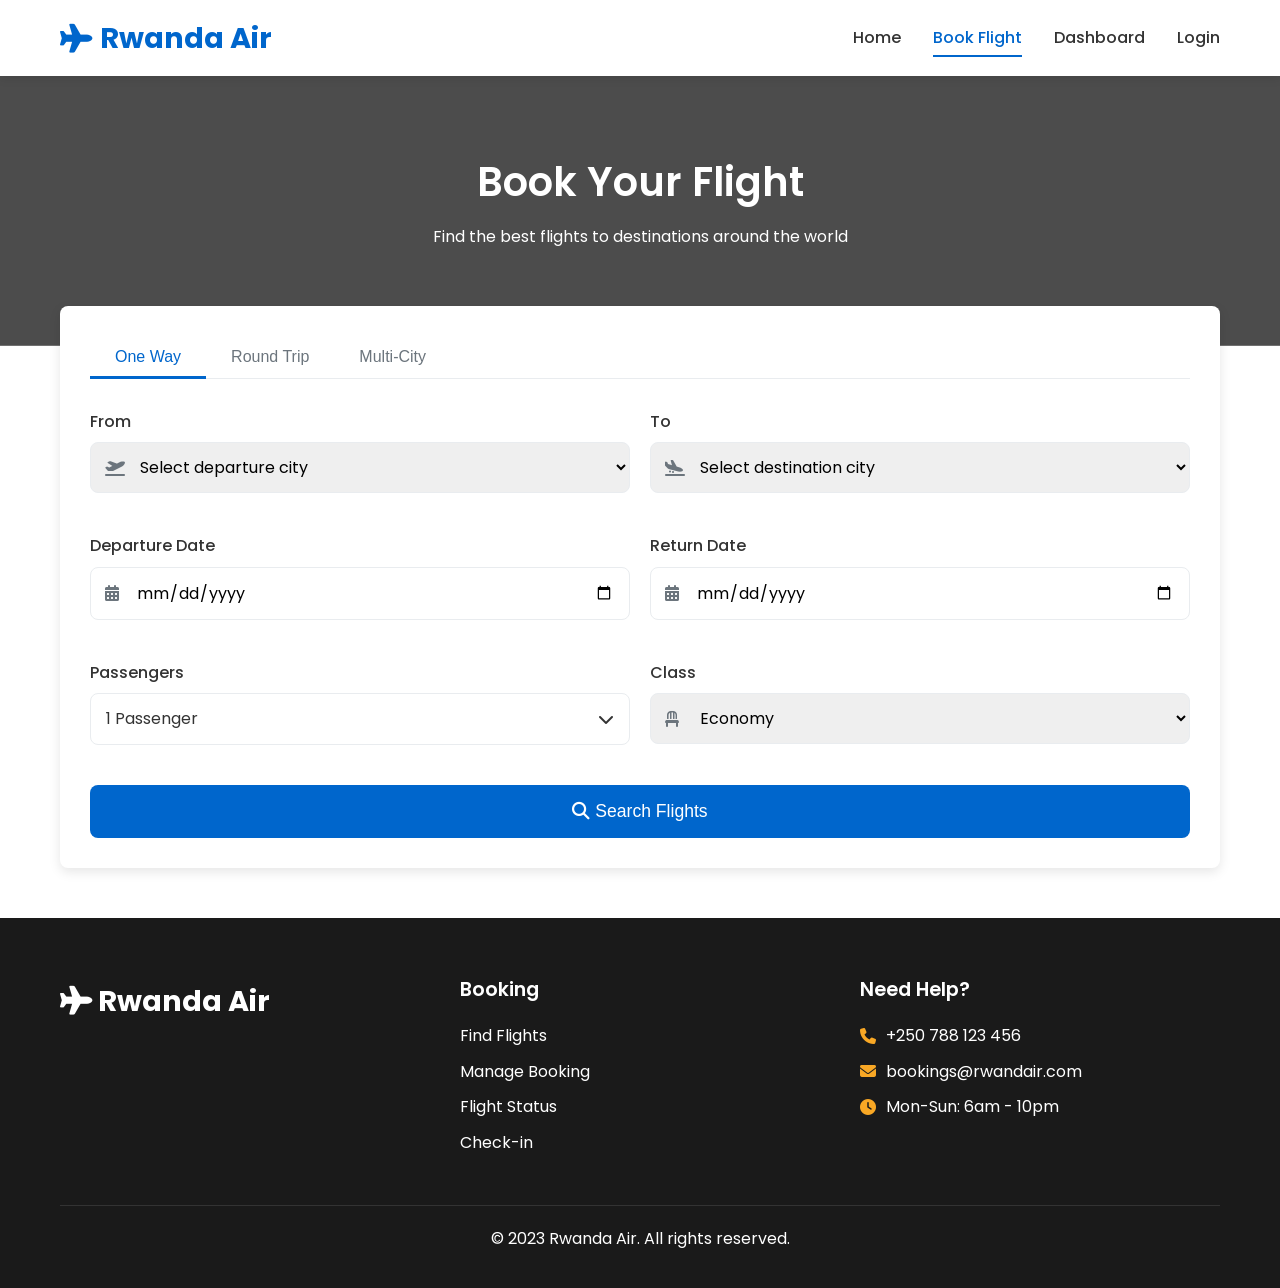
==== booking.html @ 8f7ecabf "first commit" ====
<!DOCTYPE html>
<html lang="en">
<head>
    <meta charset="UTF-8">
    <meta name="viewport" content="width=device-width, initial-scale=1.0">
    <title>Rwanda Air | Book a Flight</title>
    <link rel="stylesheet" href="css/style.css">
    <link rel="stylesheet" href="https://cdnjs.cloudflare.com/ajax/libs/font-awesome/6.4.0/css/all.min.css">
    <link rel="preconnect" href="https://fonts.googleapis.com">
    <link rel="preconnect" href="https://fonts.gstatic.com" crossorigin>
    <link href="https://fonts.googleapis.com/css2?family=Poppins:wght@300;400;500;600;700&display=swap" rel="stylesheet">
</head>
<body>
    <!-- Navigation -->
    <nav class="navbar">
        <div class="container">
            <a href="index.html" class="logo">
                <i class="fas fa-plane"></i> Rwanda Air
            </a>
            <ul class="nav-links">
                <li><a href="index.html">Home</a></li>
                <li><a href="booking.html" class="active">Book Flight</a></li>
                <li><a href="dashboard.html">Dashboard</a></li>
                <li><a href="login.html">Login</a></li>
            </ul>
            <div class="menu-toggle">
                <i class="fas fa-bars"></i>
            </div>
        </div>
    </nav>

    <!-- Booking Hero -->
    <section class="booking-hero">
        <div class="container">
            <h1>Book Your Flight</h1>
            <p>Find the best flights to destinations around the world</p>
        </div>
    </section>

    <!-- Booking Form -->
    <div class="container">
        <div class="booking-container">
            <div class="booking-tabs">
                <button class="tab-btn active" data-tab="one-way">One Way</button>
                <button class="tab-btn" data-tab="round-trip">Round Trip</button>
                <button class="tab-btn" data-tab="multi-city">Multi-City</button>
            </div>
            
            <form id="bookingForm" class="booking-form">
                <div class="form-row">
                    <div class="form-group">
                        <label for="from">From</label>
                        <div class="input-with-icon">
                            <i class="fas fa-plane-departure"></i>
                            <select id="from" required>
                                <option value="">Select departure city</option>
                                <option value="KGL">Kigali (KGL)</option>
                                <option value="NBO">Nairobi (NBO)</option>
                                <option value="JNB">Johannesburg (JNB)</option>
                                <option value="ADD">Addis Ababa (ADD)</option>
                                <option value="DXB">Dubai (DXB)</option>
                                <option value="CDG">Paris (CDG)</option>
                                <option value="LHR">London (LHR)</option>
                                <option value="JFK">New York (JFK)</option>
                            </select>
                        </div>
                    </div>
                    
                    <div class="form-group">
                        <label for="to">To</label>
                        <div class="input-with-icon">
                            <i class="fas fa-plane-arrival"></i>
                            <select id="to" required>
                                <option value="">Select destination city</option>
                                <option value="KGL">Kigali (KGL)</option>
                                <option value="NBO">Nairobi (NBO)</option>
                                <option value="JNB">Johannesburg (JNB)</option>
                                <option value="ADD">Addis Ababa (ADD)</option>
                                <option value="DXB">Dubai (DXB)</option>
                                <option value="CDG">Paris (CDG)</option>
                                <option value="LHR">London (LHR)</option>
                                <option value="JFK">New York (JFK)</option>
                            </select>
                        </div>
                    </div>
                </div>
                
                <div class="form-row">
                    <div class="form-group">
                        <label for="departure">Departure Date</label>
                        <div class="input-with-icon">
                            <i class="fas fa-calendar-alt"></i>
                            <input type="date" id="departure" required>
                        </div>
                    </div>
                    
                    <div class="form-group" id="returnDateGroup">
                        <label for="return">Return Date</label>
                        <div class="input-with-icon">
                            <i class="fas fa-calendar-alt"></i>
                            <input type="date" id="return">
                        </div>
                    </div>
                </div>
                
                <div class="form-row">
                    <div class="form-group">
                        <label for="passengers">Passengers</label>
                        <div class="passenger-selector">
                            <div class="passenger-input">
                                <span id="passengerCount">1 Passenger</span>
                                <i class="fas fa-chevron-down"></i>
                            </div>
                            <div class="passenger-dropdown">
                                <div class="passenger-type">
                                    <span>Adults (12+ years)</span>
                                    <div class="passenger-controls">
                                        <button type="button" class="passenger-btn" data-type="adults" data-action="decrease">-</button>
                                        <span id="adultsCount">1</span>
                                        <button type="button" class="passenger-btn" data-type="adults" data-action="increase">+</button>
                                    </div>
                                </div>
                                <div class="passenger-type">
                                    <span>Children (2-11 years)</span>
                                    <div class="passenger-controls">
                                        <button type="button" class="passenger-btn" data-type="children" data-action="decrease">-</button>
                                        <span id="childrenCount">0</span>
                                        <button type="button" class="passenger-btn" data-type="children" data-action="increase">+</button>
                                    </div>
                                </div>
                                <div class="passenger-type">
                                    <span>Infants (under 2)</span>
                                    <div class="passenger-controls">
                                        <button type="button" class="passenger-btn" data-type="infants" data-action="decrease">-</button>
                                        <span id="infantsCount">0</span>
                                        <button type="button" class="passenger-btn" data-type="infants" data-action="increase">+</button>
                                    </div>
                                </div>
                            </div>
                        </div>
                    </div>
                    
                    <div class="form-group">
                        <label for="class">Class</label>
                        <div class="input-with-icon">
                            <i class="fas fa-chair"></i>
                            <select id="class">
                                <option value="economy">Economy</option>
                                <option value="premium">Premium Economy</option>
                                <option value="business">Business Class</option>
                                <option value="first">First Class</option>
                            </select>
                        </div>
                    </div>
                </div>
                
                <button type="submit" class="btn-primary btn-block btn-large">
                    <i class="fas fa-search"></i> Search Flights
                </button>
            </form>
            
            <!-- Flight Results (Initially Hidden) -->
            <div id="flightResults" class="flight-results" style="display: none;">
                <h2 class="section-title">Available Flights</h2>
                <div id="resultsContainer">
                    <!-- Flight results will be generated by JavaScript -->
                </div>
            </div>
        </div>
    </div>

    <!-- Footer -->
    <footer class="footer">
        <div class="container">
            <div class="footer-content">
                <div class="footer-logo">
                    <i class="fas fa-plane"></i> Rwanda Air
                </div>
                <div class="footer-links">
                    <h4>Booking</h4>
                    <ul>
                        <li><a href="booking.html">Find Flights</a></li>
                        <li><a href="#">Manage Booking</a></li>
                        <li><a href="#">Flight Status</a></li>
                        <li><a href="#">Check-in</a></li>
                    </ul>
                </div>
                <div class="footer-contact">
                    <h4>Need Help?</h4>
                    <p><i class="fas fa-phone"></i> +250 788 123 456</p>
                    <p><i class="fas fa-envelope"></i> bookings@rwandair.com</p>
                    <p><i class="fas fa-clock"></i> Mon-Sun: 6am - 10pm</p>
                </div>
            </div>
            <div class="footer-bottom">
                <p>&copy; 2023 Rwanda Air. All rights reserved.</p>
            </div>
        </div>
    </footer>

    <script src="js/auth.js"></script>
    <script src="js/booking.js"></script>
    <script>
        // Mobile menu toggle
        document.querySelector('.menu-toggle').addEventListener('click', function() {
            document.querySelector('.nav-links').classList.toggle('active');
        });
    </script>
</body>
</html>
---- css/style.css ----
/* Reset and Base Styles */
* {
    margin: 0;
    padding: 0;
    box-sizing: border-box;
}

:root {
    --primary-color: #0066cc;
    --secondary-color: #00a859;
    --accent-color: #f9a825;
    --dark-color: #1a237e;
    --light-color: #f5f7fa;
    --gray-color: #6c757d;
    --light-gray: #e9ecef;
    --danger-color: #dc3545;
    --success-color: #28a745;
    --border-radius: 8px;
    --box-shadow: 0 4px 12px rgba(0, 0, 0, 0.1);
    --transition: all 0.3s ease;
}

body {
    font-family: 'Poppins', sans-serif;
    line-height: 1.6;
    color: #333;
    background-color: #fff;
}

.container {
    width: 100%;
    max-width: 1200px;
    margin: 0 auto;
    padding: 0 20px;
}

/* Typography */
h1, h2, h3, h4 {
    font-weight: 600;
    line-height: 1.3;
    margin-bottom: 1rem;
}

h1 {
    font-size: 2.5rem;
}

h2 {
    font-size: 2rem;
}

h3 {
    font-size: 1.5rem;
}

p {
    margin-bottom: 1rem;
}

a {
    text-decoration: none;
    color: inherit;
}

.section-title {
    text-align: center;
    margin-bottom: 2.5rem;
    position: relative;
}

.section-title::after {
    content: '';
    position: absolute;
    bottom: -10px;
    left: 50%;
    transform: translateX(-50%);
    width: 80px;
    height: 3px;
    background-color: var(--primary-color);
}

/* Buttons */
.btn-primary, .btn-secondary, .btn-outline {
    display: inline-block;
    padding: 12px 28px;
    border-radius: var(--border-radius);
    font-weight: 500;
    cursor: pointer;
    transition: var(--transition);
    border: none;
    font-size: 1rem;
}

.btn-primary {
    background-color: var(--primary-color);
    color: white;
}

.btn-primary:hover {
    background-color: #0052a3;
    transform: translateY(-2px);
}

.btn-secondary {
    background-color: var(--secondary-color);
    color: white;
}

.btn-secondary:hover {
    background-color: #008746;
    transform: translateY(-2px);
}

.btn-outline {
    background-color: transparent;
    border: 2px solid var(--primary-color);
    color: var(--primary-color);
}

.btn-outline:hover {
    background-color: var(--primary-color);
    color: white;
}

.btn-block {
    display: block;
    width: 100%;
}

.btn-large {
    padding: 16px 32px;
    font-size: 1.1rem;
}

/* Navigation */
.navbar {
    background-color: white;
    box-shadow: 0 2px 10px rgba(0, 0, 0, 0.1);
    position: sticky;
    top: 0;
    z-index: 1000;
}

.navbar .container {
    display: flex;
    justify-content: space-between;
    align-items: center;
    padding: 15px 20px;
}

.logo {
    font-size: 1.8rem;
    font-weight: 700;
    color: var(--primary-color);
    display: flex;
    align-items: center;
}

.logo i {
    margin-right: 8px;
}

.nav-links {
    display: flex;
    list-style: none;
}

.nav-links li {
    margin-left: 2rem;
}

.nav-links a {
    font-weight: 500;
    padding: 8px 0;
    position: relative;
}

.nav-links a:hover {
    color: var(--primary-color);
}

.nav-links a.active {
    color: var(--primary-color);
}

.nav-links a.active::after {
    content: '';
    position: absolute;
    bottom: 0;
    left: 0;
    width: 100%;
    height: 2px;
    background-color: var(--primary-color);
}

.login-btn {
    background-color: var(--primary-color);
    color: white;
    padding: 8px 20px;
    border-radius: var(--border-radius);
}

.login-btn:hover {
    background-color: #0052a3;
    color: white;
}

.menu-toggle {
    display: none;
    font-size: 1.5rem;
    cursor: pointer;
}

/* Hero Section */
.hero {
    background: linear-gradient(rgba(0, 0, 0, 0.7), rgba(0, 0, 0, 0.7)), url('https://images.unsplash.com/photo-1436491865332-7a61a109cc05?ixlib=rb-4.0.3&ixid=M3wxMjA3fDB8MHxwaG90by1wYWdlfHx8fGVufDB8fHx8fA%3D%3D&auto=format&fit=crop&w=1200&q=80');
    background-size: cover;
    background-position: center;
    color: white;
    padding: 100px 0;
    text-align: center;
}

.hero-content h1 {
    font-size: 3rem;
    margin-bottom: 1.5rem;
}

.hero-content p {
    font-size: 1.2rem;
    max-width: 700px;
    margin: 0 auto 2.5rem;
    opacity: 0.9;
}

.hero-btns {
    display: flex;
    justify-content: center;
    gap: 20px;
}

/* Sections */
.section {
    padding: 80px 0;
}

.bg-light {
    background-color: var(--light-color);
}

/* About Section */
.about-content {
    display: grid;
    grid-template-columns: 2fr 1fr;
    gap: 50px;
    align-items: center;
}

.about-stats {
    display: grid;
    grid-template-columns: repeat(2, 1fr);
    gap: 20px;
}

.stat {
    text-align: center;
    padding: 20px;
    background-color: white;
    border-radius: var(--border-radius);
    box-shadow: var(--box-shadow);
}

.stat h3 {
    font-size: 2.5rem;
    color: var(--primary-color);
    margin-bottom: 5px;
}

/* Destinations Grid */
.destinations-grid, .services-grid {
    display: grid;
    grid-template-columns: repeat(auto-fill, minmax(250px, 1fr));
    gap: 30px;
    margin-top: 30px;
}

.destination-card, .service-card {
    background-color: white;
    border-radius: var(--border-radius);
    overflow: hidden;
    box-shadow: var(--box-shadow);
    transition: var(--transition);
}

.destination-card:hover, .service-card:hover {
    transform: translateY(-10px);
}

.destination-img {
    height: 180px;
    background-size: cover;
    background-position: center;
}

.destination-card h3, .destination-card p {
    padding: 0 20px;
}

.destination-card h3 {
    margin-top: 20px;
}

.destination-card p {
    margin-bottom: 20px;
    color: var(--gray-color);
}

.service-card {
    text-align: center;
    padding: 30px 20px;
}

.service-card i {
    font-size: 3rem;
    color: var(--primary-color);
    margin-bottom: 20px;
}

/* Footer */
.footer {
    background-color: #1a1a1a;
    color: white;
    padding: 60px 0 20px;
}

.footer-content {
    display: grid;
    grid-template-columns: repeat(3, 1fr);
    gap: 40px;
    margin-bottom: 40px;
}

.footer-logo {
    font-size: 1.8rem;
    font-weight: 700;
    margin-bottom: 20px;
}

.footer-links h4, .footer-contact h4 {
    margin-bottom: 20px;
    font-size: 1.2rem;
}

.footer-links ul {
    list-style: none;
}

.footer-links li {
    margin-bottom: 10px;
}

.footer-links a:hover {
    color: var(--accent-color);
}

.footer-contact p {
    margin-bottom: 10px;
    display: flex;
    align-items: center;
}

.footer-contact i {
    margin-right: 10px;
    color: var(--accent-color);
}

.footer-bottom {
    text-align: center;
    padding-top: 20px;
    border-top: 1px solid #333;
}

/* Auth Pages */
.auth-page {
    display: flex;
    justify-content: center;
    align-items: center;
    min-height: 100vh;
    background: linear-gradient(135deg, #f5f7fa 0%, #c3cfe2 100%);
    padding: 20px;
}

.auth-container {
    background-color: white;
    border-radius: var(--border-radius);
    box-shadow: var(--box-shadow);
    width: 100%;
    max-width: 450px;
    overflow: hidden;
}

.auth-header {
    padding: 40px 30px 20px;
    text-align: center;
    background-color: var(--primary-color);
    color: white;
}

.auth-header .logo {
    color: white;
    justify-content: center;
    margin-bottom: 20px;
}

.auth-header h2 {
    margin-bottom: 10px;
}

.auth-form {
    padding: 30px;
}

.form-group {
    margin-bottom: 20px;
}

.form-group label {
    display: block;
    margin-bottom: 8px;
    font-weight: 500;
}

.form-group input, .form-group select {
    width: 100%;
    padding: 12px 15px;
    border: 1px solid var(--light-gray);
    border-radius: var(--border-radius);
    font-family: 'Poppins', sans-serif;
    font-size: 1rem;
    transition: var(--transition);
}

.form-group input:focus, .form-group select:focus {
    outline: none;
    border-color: var(--primary-color);
    box-shadow: 0 0 0 3px rgba(0, 102, 204, 0.1);
}

.input-with-icon {
    position: relative;
}

.input-with-icon i {
    position: absolute;
    left: 15px;
    top: 50%;
    transform: translateY(-50%);
    color: var(--gray-color);
}

.input-with-icon input, .input-with-icon select {
    padding-left: 45px;
}

.password-toggle {
    position: absolute;
    right: 15px;
    top: 50%;
    transform: translateY(-50%);
    cursor: pointer;
    color: var(--gray-color);
}

.form-options {
    display: flex;
    justify-content: space-between;
    align-items: center;
    margin-bottom: 20px;
}

.checkbox {
    display: flex;
    align-items: center;
}

.checkbox input {
    margin-right: 8px;
}

.forgot-password {
    color: var(--primary-color);
}

.forgot-password:hover {
    text-decoration: underline;
}

.auth-divider {
    display: flex;
    align-items: center;
    margin: 25px 0;
}

.auth-divider::before, .auth-divider::after {
    content: '';
    flex: 1;
    height: 1px;
    background-color: var(--light-gray);
}

.auth-divider span {
    padding: 0 15px;
    color: var(--gray-color);
}

.auth-link {
    text-align: center;
    margin-top: 20px;
}

.auth-link a {
    color: var(--primary-color);
    font-weight: 500;
}

.auth-footer {
    padding: 20px 30px;
    text-align: center;
    background-color: var(--light-color);
    color: var(--gray-color);
    font-size: 0.9rem;
}

.auth-footer a {
    color: var(--primary-color);
}

/* Dashboard */
.dashboard-header {
    background: linear-gradient(135deg, var(--primary-color) 0%, var(--dark-color) 100%);
    color: white;
    padding: 40px 0;
}

.dashboard-welcome h1 {
    margin-bottom: 10px;
}

.dashboard-welcome p {
    opacity: 0.9;
    margin-bottom: 30px;
}

.dashboard-stats {
    display: grid;
    grid-template-columns: repeat(auto-fit, minmax(200px, 1fr));
    gap: 20px;
}

.stat-card {
    background-color: rgba(255, 255, 255, 0.1);
    border-radius: var(--border-radius);
    padding: 20px;
    display: flex;
    align-items: center;
    backdrop-filter: blur(10px);
}

.stat-icon {
    background-color: rgba(255, 255, 255, 0.2);
    width: 60px;
    height: 60px;
    border-radius: 50%;
    display: flex;
    align-items: center;
    justify-content: center;
    margin-right: 20px;
}

.stat-icon i {
    font-size: 1.8rem;
}

.stat-info h3 {
    margin-bottom: 5px;
}

.stat-info p {
    opacity: 0.8;
    margin-bottom: 0;
    font-size: 0.9rem;
}

.dashboard-content {
    padding: 40px 0;
}

.dashboard-section {
    margin-bottom: 50px;
}

.flight-cards {
    display: grid;
    grid-template-columns: repeat(auto-fill, minmax(300px, 1fr));
    gap: 20px;
}

.flight-card {
    background-color: white;
    border-radius: var(--border-radius);
    box-shadow: var(--box-shadow);
    overflow: hidden;
    padding: 20px;
}

.flight-card-header {
    display: flex;
    justify-content: space-between;
    align-items: center;
    margin-bottom: 20px;
}

.status-badge {
    padding: 5px 12px;
    border-radius: 20px;
    font-size: 0.8rem;
    font-weight: 500;
}

.status-badge.confirmed {
    background-color: #d4edda;
    color: var(--success-color);
}

.status-badge.completed {
    background-color: #e2e3e5;
    color: var(--gray-color);
}

.flight-route {
    display: flex;
    justify-content: space-between;
    align-items: center;
    margin-bottom: 20px;
}

.flight-from, .flight-to {
    flex: 1;
}

.flight-icon {
    margin: 0 20px;
}

.flight-icon i {
    font-size: 1.5rem;
    color: var(--primary-color);
}

.flight-card-footer {
    display: flex;
    justify-content: space-between;
    margin-top: 20px;
}

.action-grid {
    display: grid;
    grid-template-columns: repeat(auto-fill, minmax(200px, 1fr));
    gap: 20px;
}

.action-card {
    background-color: white;
    border-radius: var(--border-radius);
    box-shadow: var(--box-shadow);
    padding: 25px 20px;
    text-align: center;
    transition: var(--transition);
}

.action-card:hover {
    transform: translateY(-5px);
    box-shadow: 0 8px 20px rgba(0, 0, 0, 0.15);
}

.action-icon {
    width: 60px;
    height: 60px;
    background-color: var(--light-color);
    border-radius: 50%;
    display: flex;
    align-items: center;
    justify-content: center;
    margin: 0 auto 20px;
}

.action-icon i {
    font-size: 1.5rem;
    color: var(--primary-color);
}

.action-card h3 {
    margin-bottom: 10px;
}

.action-card p {
    color: var(--gray-color);
    font-size: 0.9rem;
    margin-bottom: 0;
}

.table-container {
    overflow-x: auto;
}

.flight-table {
    width: 100%;
    border-collapse: collapse;
    background-color: white;
    box-shadow: var(--box-shadow);
    border-radius: var(--border-radius);
    overflow: hidden;
}

.flight-table thead {
    background-color: var(--primary-color);
    color: white;
}

.flight-table th, .flight-table td {
    padding: 15px;
    text-align: left;
}

.flight-table tbody tr {
    border-bottom: 1px solid var(--light-gray);
}

.flight-table tbody tr:last-child {
    border-bottom: none;
}

.flight-table tbody tr:hover {
    background-color: #f8f9fa;
}

.text-link {
    color: var(--primary-color);
    font-weight: 500;
}

.text-link:hover {
    text-decoration: underline;
}

/* Booking Page */
.booking-hero {
    background: linear-gradient(rgba(0, 0, 0, 0.7), rgba(0, 0, 0, 0.7)), url('https://images.unsplash.com/photo-1540959733332-eab4deabeeaf?ixlib=rb-4.0.3&ixid=M3wxMjA3fDB8MHxwaG90by1wYWdlfHx8fGVufDB8fHx8fA%3D%3D&auto=format&fit=crop&w=1200&q=80');
    background-size: cover;
    background-position: center;
    color: white;
    padding: 80px 0;
    text-align: center;
}

.booking-container {
    background-color: white;
    border-radius: var(--border-radius);
    box-shadow: var(--box-shadow);
    margin: -40px auto 50px;
    position: relative;
    padding: 30px;
}

.booking-tabs {
    display: flex;
    margin-bottom: 30px;
    border-bottom: 1px solid var(--light-gray);
}

.tab-btn {
    padding: 12px 25px;
    background: none;
    border: none;
    font-size: 1rem;
    font-weight: 500;
    cursor: pointer;
    color: var(--gray-color);
    position: relative;
}

.tab-btn.active {
    color: var(--primary-color);
}

.tab-btn.active::after {
    content: '';
    position: absolute;
    bottom: -1px;
    left: 0;
    width: 100%;
    height: 3px;
    background-color: var(--primary-color);
}

.form-row {
    display: grid;
    grid-template-columns: repeat(auto-fit, minmax(250px, 1fr));
    gap: 20px;
    margin-bottom: 20px;
}

.passenger-selector {
    position: relative;
}

.passenger-input {
    border: 1px solid var(--light-gray);
    border-radius: var(--border-radius);
    padding: 12px 15px;
    cursor: pointer;
    display: flex;
    justify-content: space-between;
    align-items: center;
}

.passenger-dropdown {
    position: absolute;
    top: 100%;
    left: 0;
    width: 100%;
    background-color: white;
    border: 1px solid var(--light-gray);
    border-radius: var(--border-radius);
    box-shadow: var(--box-shadow);
    padding: 20px;
    z-index: 10;
    display: none;
}

.passenger-selector:hover .passenger-dropdown {
    display: block;
}

.passenger-type {
    display: flex;
    justify-content: space-between;
    align-items: center;
    margin-bottom: 15px;
}

.passenger-type:last-child {
    margin-bottom: 0;
}

.passenger-controls {
    display: flex;
    align-items: center;
    gap: 15px;
}

.passenger-btn {
    width: 30px;
    height: 30px;
    border-radius: 50%;
    border: 1px solid var(--light-gray);
    background-color: white;
    cursor: pointer;
    display: flex;
    align-items: center;
    justify-content: center;
}

.passenger-btn:hover {
    background-color: var(--light-color);
}

/* Flight Results */
.flight-results {
    margin-top: 50px;
}

.result-card {
    background-color: white;
    border-radius: var(--border-radius);
    box-shadow: var(--box-shadow);
    padding: 25px;
    margin-bottom: 20px;
    display: flex;
    justify-content: space-between;
    align-items: center;
    flex-wrap: wrap;
}

.result-info {
    flex: 1;
    min-width: 300px;
    margin-bottom: 15px;
}

.result-route {
    display: flex;
    align-items: center;
    margin-bottom: 15px;
}

.result-from, .result-to {
    flex: 1;
}

.result-time {
    font-size: 1.2rem;
    font-weight: 600;
}

.result-place {
    color: var(--gray-color);
    font-size: 0.9rem;
}

.result-duration {
    text-align: center;
    margin: 0 20px;
}

.result-duration span {
    display: block;
    font-size: 0.9rem;
    color: var(--gray-color);
}

.result-price {
    text-align: center;
    min-width: 150px;
}

.result-price h3 {
    color: var(--primary-color);
    margin-bottom: 5px;
}

/* Responsive Styles */
@media (max-width: 992px) {
    .about-content {
        grid-template-columns: 1fr;
    }
    
    .footer-content {
        grid-template-columns: repeat(2, 1fr);
    }
}

@media (max-width: 768px) {
    .nav-links {
        position: fixed;
        top: 70px;
        left: 0;
        width: 100%;
        background-color: white;
        flex-direction: column;
        padding: 20px;
        box-shadow: 0 10px 15px rgba(0, 0, 0, 0.1);
        transform: translateY(-100%);
        opacity: 0;
        visibility: hidden;
        transition: var(--transition);
    }
    
    .nav-links.active {
        transform: translateY(0);
        opacity: 1;
        visibility: visible;
    }
    
    .nav-links li {
        margin: 0 0 15px 0;
    }
    
    .menu-toggle {
        display: block;
    }
    
    .hero-btns {
        flex-direction: column;
        align-items: center;
    }
    
    .hero-btns a {
        width: 100%;
        max-width: 250px;
        text-align: center;
        margin-bottom: 10px;
    }
    
    .destinations-grid, .services-grid, .action-grid {
        grid-template-columns: 1fr;
    }
    
    .dashboard-stats {
        grid-template-columns: 1fr;
    }
    
    .footer-content {
        grid-template-columns: 1fr;
    }
    
    .result-card {
        flex-direction: column;
        align-items: flex-start;
    }
    
    .result-price {
        margin-top: 15px;
        text-align: left;
    }
}

@media (max-width: 576px) {
    .hero-content h1 {
        font-size: 2.2rem;
    }
    
    h1 {
        font-size: 2rem;
    }
    
    h2 {
        font-size: 1.7rem;
    }
    
    .booking-container {
        padding: 20px 15px;
    }
    
    .form-row {
        grid-template-columns: 1fr;
    }
}
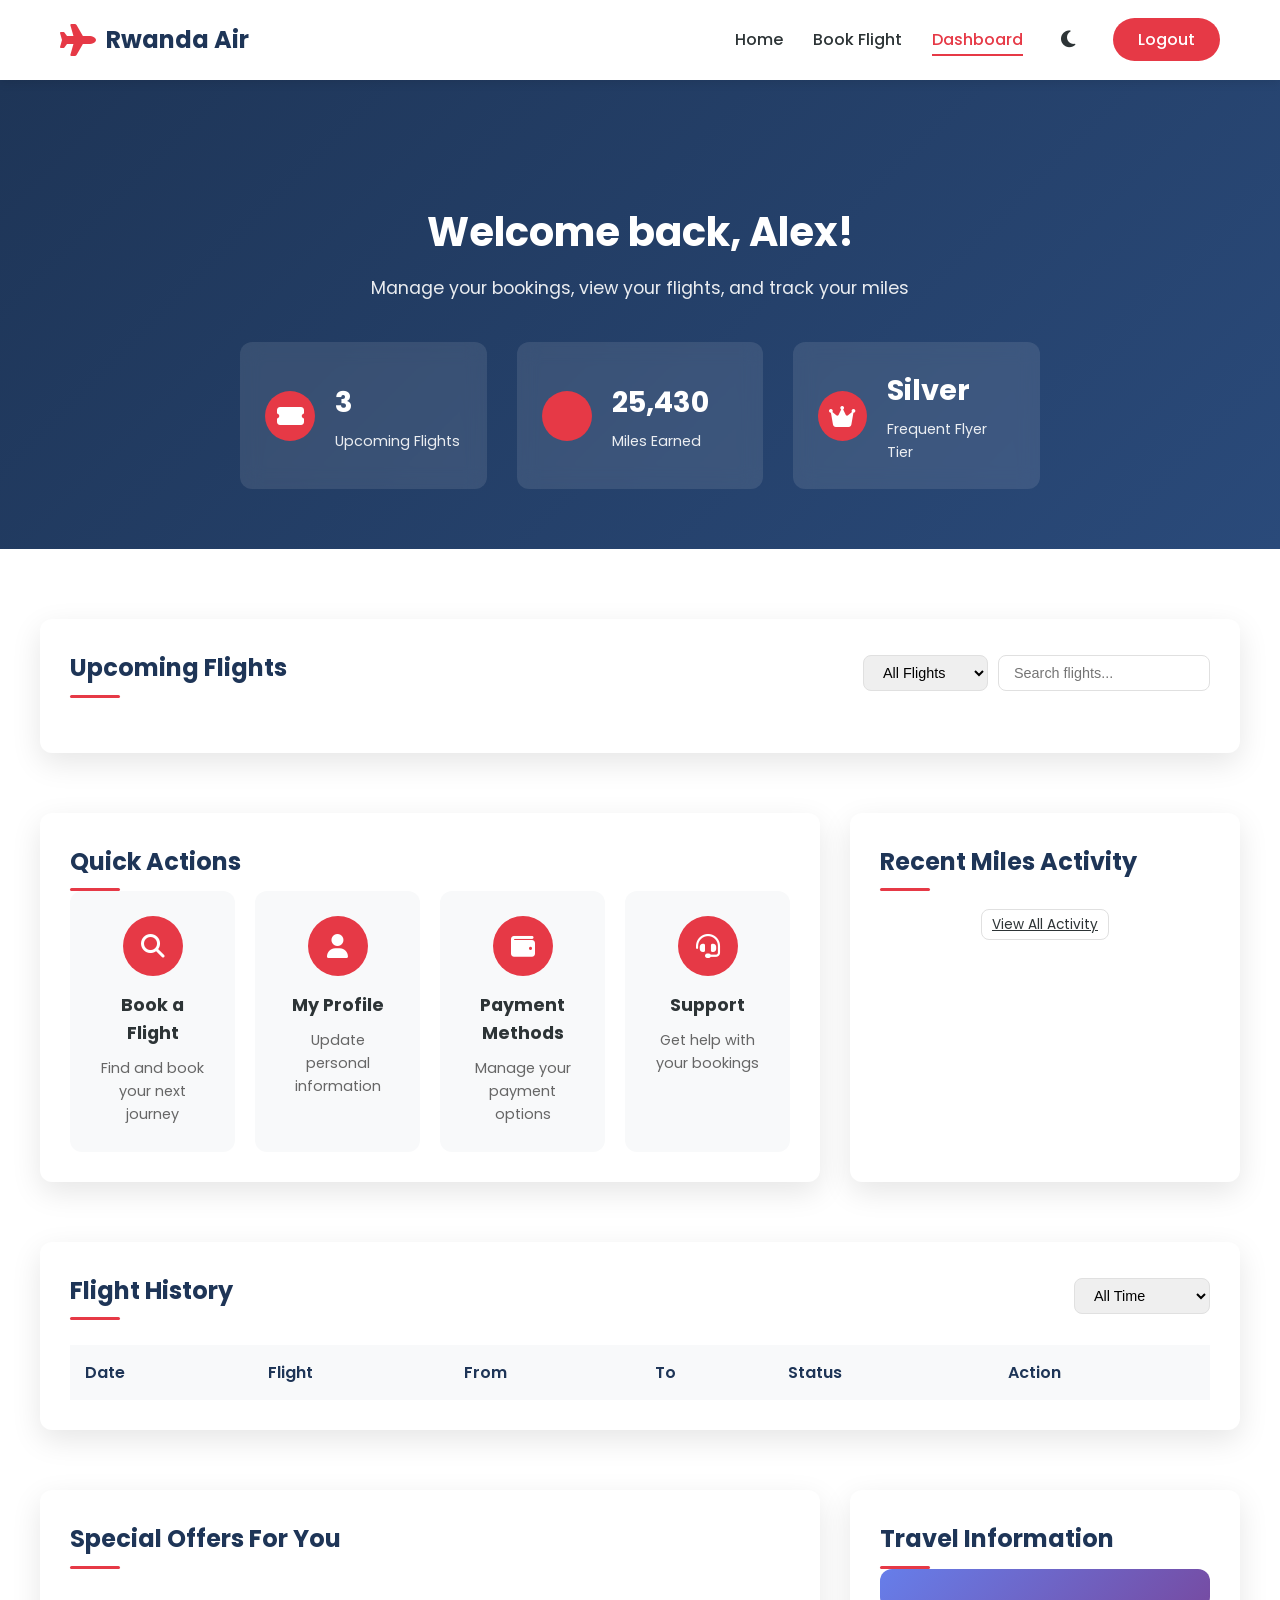
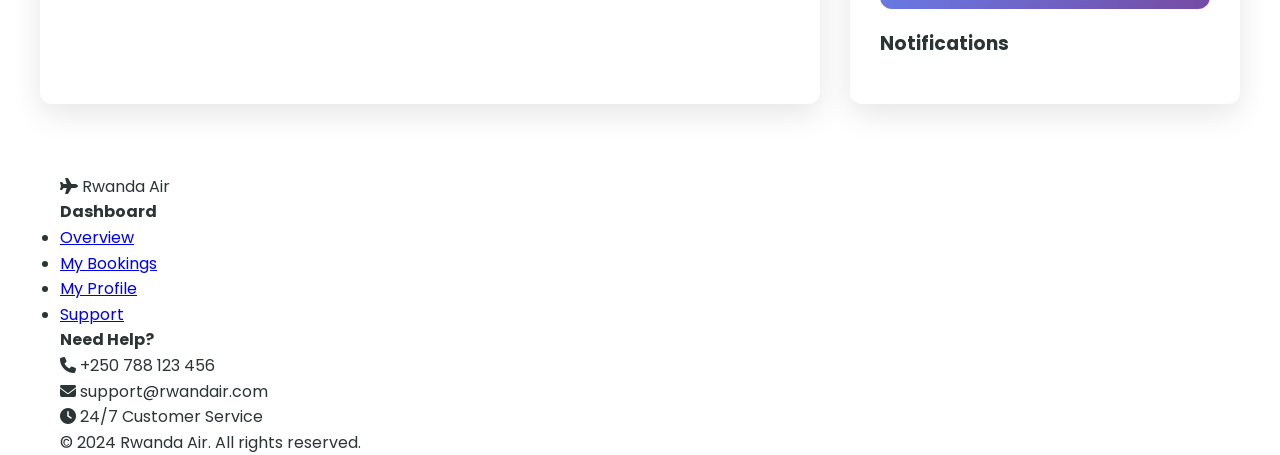
==== commit 664f3135: "Update booking.html" ====
--- a/booking.html
+++ b/booking.html
@@ -3,12 +3,572 @@
 <head>
     <meta charset="UTF-8">
     <meta name="viewport" content="width=device-width, initial-scale=1.0">
-    <title>Rwanda Air | Book a Flight</title>
+    <title>Rwanda Air | My Dashboard</title>
     <link rel="stylesheet" href="css/style.css">
     <link rel="stylesheet" href="https://cdnjs.cloudflare.com/ajax/libs/font-awesome/6.4.0/css/all.min.css">
     <link rel="preconnect" href="https://fonts.googleapis.com">
     <link rel="preconnect" href="https://fonts.gstatic.com" crossorigin>
     <link href="https://fonts.googleapis.com/css2?family=Poppins:wght@300;400;500;600;700&display=swap" rel="stylesheet">
+    <style>
+        /* Dashboard Specific Styles */
+        .dashboard-header {
+            background: linear-gradient(135deg, var(--secondary-color), #2a4a7a);
+            color: white;
+            padding: 120px 0 60px;
+            margin-top: 80px;
+        }
+
+        .dashboard-welcome {
+            text-align: center;
+            margin-bottom: 40px;
+        }
+
+        .dashboard-welcome h1 {
+            font-size: 2.5rem;
+            margin-bottom: 10px;
+        }
+
+        .dashboard-welcome p {
+            font-size: 1.1rem;
+            opacity: 0.9;
+        }
+
+        .dashboard-stats {
+            display: grid;
+            grid-template-columns: repeat(3, 1fr);
+            gap: 30px;
+            max-width: 800px;
+            margin: 0 auto;
+        }
+
+        .stat-card {
+            background: rgba(255, 255, 255, 0.1);
+            backdrop-filter: blur(10px);
+            border-radius: var(--border-radius);
+            padding: 25px;
+            display: flex;
+            align-items: center;
+            gap: 20px;
+            transition: var(--transition);
+        }
+
+        .stat-card:hover {
+            transform: translateY(-5px);
+            background: rgba(255, 255, 255, 0.2);
+        }
+
+        .stat-icon {
+            width: 50px;
+            height: 50px;
+            background: var(--primary-color);
+            border-radius: 50%;
+            display: flex;
+            align-items: center;
+            justify-content: center;
+            font-size: 1.5rem;
+        }
+
+        .stat-info h3 {
+            font-size: 1.8rem;
+            margin-bottom: 5px;
+        }
+
+        .stat-info p {
+            opacity: 0.9;
+            font-size: 0.9rem;
+        }
+
+        .dashboard-content {
+            padding: 40px 0;
+        }
+
+        .dashboard-section {
+            background: white;
+            border-radius: var(--border-radius);
+            padding: 30px;
+            margin: 30px 0;
+            box-shadow: var(--box-shadow);
+        }
+
+        .section-header {
+            display: flex;
+            justify-content: space-between;
+            align-items: center;
+            margin-bottom: 25px;
+            flex-wrap: wrap;
+            gap: 15px;
+        }
+
+        .section-title {
+            font-size: 1.5rem;
+            color: var(--secondary-color);
+            position: relative;
+            padding-bottom: 10px;
+            margin: 0;
+        }
+
+        .section-title::after {
+            content: '';
+            position: absolute;
+            bottom: 0;
+            left: 0;
+            width: 50px;
+            height: 3px;
+            background: var(--primary-color);
+            border-radius: 2px;
+        }
+
+        .section-filters {
+            display: flex;
+            gap: 10px;
+            flex-wrap: wrap;
+        }
+
+        .section-filters select,
+        .section-filters input {
+            padding: 8px 15px;
+            border: 1px solid var(--border-color);
+            border-radius: var(--border-radius-sm);
+            font-size: 0.9rem;
+        }
+
+        .section-filters input {
+            min-width: 200px;
+        }
+
+        /* Flight Cards */
+        .flight-cards {
+            display: grid;
+            grid-template-columns: repeat(auto-fit, minmax(300px, 1fr));
+            gap: 20px;
+        }
+
+        .flight-card {
+            background: white;
+            border: 1px solid var(--border-color);
+            border-radius: var(--border-radius);
+            overflow: hidden;
+            transition: var(--transition);
+        }
+
+        .flight-card:hover {
+            box-shadow: var(--box-shadow-hover);
+            transform: translateY(-2px);
+        }
+
+        .flight-card-header {
+            background: var(--light-bg);
+            padding: 15px;
+            display: flex;
+            justify-content: space-between;
+            align-items: center;
+            border-bottom: 1px solid var(--border-color);
+        }
+
+        .flight-card-header h3 {
+            font-size: 1.1rem;
+            color: var(--secondary-color);
+        }
+
+        .status-badge {
+            display: inline-block;
+            padding: 5px 15px;
+            border-radius: 50px;
+            font-size: 0.85rem;
+            font-weight: 500;
+        }
+
+        .status-badge.confirmed {
+            background: rgba(39, 174, 96, 0.1);
+            color: var(--success-color);
+        }
+
+        .status-badge.pending {
+            background: rgba(243, 156, 18, 0.1);
+            color: var(--warning-color);
+        }
+
+        .status-badge.cancelled {
+            background: rgba(231, 76, 60, 0.1);
+            color: var(--danger-color);
+        }
+
+        .status-badge.completed {
+            background: rgba(52, 152, 219, 0.1);
+            color: var(--info-color);
+        }
+
+        .flight-card-body {
+            padding: 20px;
+        }
+
+        .flight-route {
+            display: flex;
+            align-items: center;
+            justify-content: space-between;
+            gap: 15px;
+        }
+
+        .flight-from,
+        .flight-to {
+            text-align: center;
+            flex: 1;
+        }
+
+        .flight-from h4,
+        .flight-to h4 {
+            font-size: 1rem;
+            margin-bottom: 5px;
+        }
+
+        .flight-from p,
+        .flight-to p {
+            color: var(--gray-text);
+            font-size: 0.85rem;
+        }
+
+        .flight-icon {
+            color: var(--primary-color);
+        }
+
+        .flight-info {
+            margin-top: 15px;
+            padding-top: 15px;
+            border-top: 1px dashed var(--border-color);
+        }
+
+        .flight-info p {
+            margin: 5px 0;
+            font-size: 0.9rem;
+            color: var(--gray-text);
+        }
+
+        .flight-info i {
+            width: 20px;
+            color: var(--primary-color);
+            margin-right: 5px;
+        }
+
+        .flight-card-footer {
+            padding: 15px;
+            border-top: 1px solid var(--border-color);
+            display: flex;
+            gap: 10px;
+        }
+
+        .btn-outline {
+            background: transparent;
+            color: var(--dark-text);
+            border: 1px solid var(--border-color);
+            padding: 8px 15px;
+            border-radius: var(--border-radius-sm);
+            font-size: 0.9rem;
+            cursor: pointer;
+            transition: var(--transition);
+            flex: 1;
+        }
+
+        .btn-outline:hover {
+            background: var(--light-bg);
+            border-color: var(--primary-color);
+        }
+
+        .btn-primary {
+            background: var(--primary-color);
+            color: white;
+            border: none;
+            padding: 8px 15px;
+            border-radius: var(--border-radius-sm);
+            font-size: 0.9rem;
+            cursor: pointer;
+            transition: var(--transition);
+            flex: 1;
+        }
+
+        .btn-primary:hover {
+            background: var(--primary-dark);
+        }
+
+        .btn-sm {
+            padding: 5px 10px;
+            font-size: 0.85rem;
+        }
+
+        /* Action Grid */
+        .action-grid {
+            display: grid;
+            grid-template-columns: repeat(4, 1fr);
+            gap: 20px;
+        }
+
+        .action-card {
+            background: var(--light-bg);
+            border-radius: var(--border-radius);
+            padding: 25px;
+            text-align: center;
+            text-decoration: none;
+            color: var(--dark-text);
+            transition: var(--transition);
+        }
+
+        .action-card:hover {
+            transform: translateY(-5px);
+            box-shadow: var(--box-shadow);
+        }
+
+        .action-icon {
+            width: 60px;
+            height: 60px;
+            background: var(--primary-color);
+            color: white;
+            border-radius: 50%;
+            display: flex;
+            align-items: center;
+            justify-content: center;
+            font-size: 1.5rem;
+            margin: 0 auto 15px;
+        }
+
+        .action-card h3 {
+            margin-bottom: 10px;
+            font-size: 1.1rem;
+        }
+
+        .action-card p {
+            color: var(--gray-text);
+            font-size: 0.9rem;
+        }
+
+        /* Tables */
+        .table-container {
+            overflow-x: auto;
+        }
+
+        .flight-table {
+            width: 100%;
+            border-collapse: collapse;
+        }
+
+        .flight-table th {
+            background: var(--light-bg);
+            padding: 15px;
+            text-align: left;
+            font-weight: 600;
+            color: var(--secondary-color);
+        }
+
+        .flight-table td {
+            padding: 15px;
+            border-bottom: 1px solid var(--border-color);
+        }
+
+        .flight-table tr:hover {
+            background: var(--light-bg);
+        }
+
+        /* Empty State */
+        .empty-state {
+            text-align: center;
+            padding: 40px;
+            color: var(--gray-text);
+        }
+
+        .empty-state i {
+            font-size: 3rem;
+            margin-bottom: 20px;
+            color: var(--border-color);
+        }
+
+        .empty-state h3 {
+            margin-bottom: 10px;
+            color: var(--dark-text);
+        }
+
+        .empty-state p {
+            margin-bottom: 20px;
+        }
+
+        /* Miles Activity */
+        .miles-activity {
+            max-height: 300px;
+            overflow-y: auto;
+        }
+
+        .activity-item {
+            display: flex;
+            justify-content: space-between;
+            align-items: center;
+            padding: 15px;
+            border-bottom: 1px solid var(--border-color);
+        }
+
+        .activity-item:last-child {
+            border-bottom: none;
+        }
+
+        .activity-date {
+            color: var(--gray-text);
+            font-size: 0.85rem;
+            min-width: 100px;
+        }
+
+        .activity-desc {
+            flex: 1;
+            padding: 0 15px;
+        }
+
+        .activity-miles {
+            color: var(--success-color);
+            font-weight: 600;
+        }
+
+        /* Special Offers */
+        .offers-grid-small {
+            display: grid;
+            grid-template-columns: repeat(auto-fit, minmax(200px, 1fr));
+            gap: 15px;
+        }
+
+        .offer-card-small {
+            background: var(--light-bg);
+            padding: 15px;
+            border-radius: var(--border-radius-sm);
+            text-align: center;
+        }
+
+        .offer-card-small h4 {
+            color: var(--secondary-color);
+            margin-bottom: 5px;
+        }
+
+        .offer-card-small p {
+            font-size: 0.9rem;
+            color: var(--gray-text);
+            margin-bottom: 10px;
+        }
+
+        .offer-code {
+            background: var(--primary-color);
+            color: white;
+            padding: 5px 10px;
+            border-radius: 50px;
+            font-size: 0.85rem;
+            display: inline-block;
+            margin: 5px 0;
+        }
+
+        /* Weather Widget */
+        .weather-widget {
+            background: linear-gradient(135deg, #667eea, #764ba2);
+            color: white;
+            padding: 20px;
+            border-radius: var(--border-radius);
+        }
+
+        .weather-item {
+            display: flex;
+            align-items: center;
+            gap: 10px;
+            padding: 8px 0;
+            border-bottom: 1px solid rgba(255, 255, 255, 0.2);
+        }
+
+        .weather-item:last-child {
+            border-bottom: none;
+        }
+
+        .weather-item i {
+            width: 30px;
+            font-size: 1.2rem;
+        }
+
+        /* Notifications */
+        .notifications-list {
+            max-height: 300px;
+            overflow-y: auto;
+        }
+
+        .notification-item {
+            display: flex;
+            gap: 15px;
+            padding: 15px;
+            border-bottom: 1px solid var(--border-color);
+            align-items: flex-start;
+        }
+
+        .notification-item:last-child {
+            border-bottom: none;
+        }
+
+        .notification-item i {
+            font-size: 1.2rem;
+        }
+
+        .notification-item.info i {
+            color: var(--info-color);
+        }
+
+        .notification-item.success i {
+            color: var(--success-color);
+        }
+
+        .notification-item.warning i {
+            color: var(--warning-color);
+        }
+
+        .notification-content {
+            flex: 1;
+        }
+
+        .notification-content p {
+            margin-bottom: 5px;
+        }
+
+        .notification-content small {
+            color: var(--gray-text);
+        }
+
+        /* Two Column Layout */
+        .dashboard-grid {
+            display: grid;
+            grid-template-columns: 2fr 1fr;
+            gap: 30px;
+        }
+
+        /* Responsive */
+        @media (max-width: 992px) {
+            .dashboard-stats {
+                grid-template-columns: 1fr;
+            }
+            
+            .action-grid {
+                grid-template-columns: repeat(2, 1fr);
+            }
+            
+            .dashboard-grid {
+                grid-template-columns: 1fr;
+            }
+        }
+
+        @media (max-width: 768px) {
+            .action-grid {
+                grid-template-columns: 1fr;
+            }
+            
+            .section-header {
+                flex-direction: column;
+                align-items: flex-start;
+            }
+            
+            .section-filters {
+                width: 100%;
+            }
+            
+            .section-filters input {
+                width: 100%;
+            }
+        }
+    </style>
 </head>
 <body>
     <!-- Navigation -->
@@ -19,9 +579,11 @@
             </a>
             <ul class="nav-links">
                 <li><a href="index.html">Home</a></li>
-                <li><a href="booking.html" class="active">Book Flight</a></li>
-                <li><a href="dashboard.html">Dashboard</a></li>
-                <li><a href="login.html">Login</a></li>
+                <li><a href="booking.html">Book Flight</a></li>
+                <li><a href="dashboard.html" class="active">Dashboard</a></li>
+                <li><a href="#" class="dark-mode-toggle" id="darkModeToggle"><i class="fas fa-moon"></i></a></li>
+                <li><a href="#" id="logoutBtn" class="login-btn">Logout</a></li>
+                <li class="user-menu" id="userMenu" style="display: none;"></li>
             </ul>
             <div class="menu-toggle">
                 <i class="fas fa-bars"></i>
@@ -29,143 +591,169 @@
         </div>
     </nav>
 
-    <!-- Booking Hero -->
-    <section class="booking-hero">
+    <!-- Dashboard Header -->
+    <header class="dashboard-header">
         <div class="container">
-            <h1>Book Your Flight</h1>
-            <p>Find the best flights to destinations around the world</p>
+            <div class="dashboard-welcome">
+                <h1>Welcome back, <span id="userName">Alex</span>!</h1>
+                <p>Manage your bookings, view your flights, and track your miles</p>
+            </div>
+            <div class="dashboard-stats">
+                <div class="stat-card">
+                    <div class="stat-icon">
+                        <i class="fas fa-ticket-alt"></i>
+                    </div>
+                    <div class="stat-info">
+                        <h3 id="bookingCount">3</h3>
+                        <p>Upcoming Flights</p>
+                    </div>
+                </div>
+                <div class="stat-card">
+                    <div class="stat-icon">
+                        <i class="fas fa-miles"></i>
+                    </div>
+                    <div class="stat-info">
+                        <h3 id="milesCount">25,430</h3>
+                        <p>Miles Earned</p>
+                    </div>
+                </div>
+                <div class="stat-card">
+                    <div class="stat-icon">
+                        <i class="fas fa-crown"></i>
+                    </div>
+                    <div class="stat-info">
+                        <h3 id="tierStatus">Silver</h3>
+                        <p>Frequent Flyer Tier</p>
+                    </div>
+                </div>
+            </div>
         </div>
-    </section>
-
-    <!-- Booking Form -->
-    <div class="container">
-        <div class="booking-container">
-            <div class="booking-tabs">
-                <button class="tab-btn active" data-tab="one-way">One Way</button>
-                <button class="tab-btn" data-tab="round-trip">Round Trip</button>
-                <button class="tab-btn" data-tab="multi-city">Multi-City</button>
+    </header>
+
+    <div class="container dashboard-content">
+        <!-- Upcoming Flights -->
+        <section class="dashboard-section">
+            <div class="section-header">
+                <h2 class="section-title">Upcoming Flights</h2>
+                <div class="section-filters">
+                    <select id="filterBookings" onchange="dashboard.filterBookings(this.value)">
+                        <option value="all">All Flights</option>
+                        <option value="confirmed">Confirmed</option>
+                        <option value="pending">Pending</option>
+                        <option value="checked-in">Checked In</option>
+                    </select>
+                    <input type="text" id="searchBookings" placeholder="Search flights..." oninput="dashboard.searchBookings(this.value)">
+                </div>
             </div>
-            
-            <form id="bookingForm" class="booking-form">
-                <div class="form-row">
-                    <div class="form-group">
-                        <label for="from">From</label>
-                        <div class="input-with-icon">
-                            <i class="fas fa-plane-departure"></i>
-                            <select id="from" required>
-                                <option value="">Select departure city</option>
-                                <option value="KGL">Kigali (KGL)</option>
-                                <option value="NBO">Nairobi (NBO)</option>
-                                <option value="JNB">Johannesburg (JNB)</option>
-                                <option value="ADD">Addis Ababa (ADD)</option>
-                                <option value="DXB">Dubai (DXB)</option>
-                                <option value="CDG">Paris (CDG)</option>
-                                <option value="LHR">London (LHR)</option>
-                                <option value="JFK">New York (JFK)</option>
-                            </select>
+            <div class="flight-cards" id="upcomingFlights">
+                <!-- Flight cards will be generated by JavaScript -->
+            </div>
+        </section>
+
+        <!-- Dashboard Grid -->
+        <div class="dashboard-grid">
+            <!-- Quick Actions -->
+            <section class="dashboard-section">
+                <h2 class="section-title">Quick Actions</h2>
+                <div class="action-grid">
+                    <a href="booking.html" class="action-card">
+                        <div class="action-icon">
+                            <i class="fas fa-search"></i>
                         </div>
+                        <h3>Book a Flight</h3>
+                        <p>Find and book your next journey</p>
+                    </a>
+                    <a href="#" class="action-card" onclick="dashboard.showProfile()">
+                        <div class="action-icon">
+                            <i class="fas fa-user"></i>
+                        </div>
+                        <h3>My Profile</h3>
+                        <p>Update personal information</p>
+                    </a>
+                    <a href="#" class="action-card" onclick="dashboard.showPaymentMethods()">
+                        <div class="action-icon">
+                            <i class="fas fa-wallet"></i>
+                        </div>
+                        <h3>Payment Methods</h3>
+                        <p>Manage your payment options</p>
+                    </a>
+                    <a href="#" class="action-card" onclick="dashboard.showSupport()">
+                        <div class="action-icon">
+                            <i class="fas fa-headset"></i>
+                        </div>
+                        <h3>Support</h3>
+                        <p>Get help with your bookings</p>
+                    </a>
+                </div>
+            </section>
+
+            <!-- Miles Activity -->
+            <section class="dashboard-section">
+                <h2 class="section-title">Recent Miles Activity</h2>
+                <div class="miles-activity" id="milesActivity">
+                    <!-- Miles activity will be generated by JavaScript -->
+                </div>
+                <div style="margin-top: 20px; text-align: center;">
+                    <a href="#" class="btn-outline btn-sm">View All Activity</a>
+                </div>
+            </section>
+        </div>
+
+        <!-- Flight History -->
+        <section class="dashboard-section">
+            <div class="section-header">
+                <h2 class="section-title">Flight History</h2>
+                <div class="section-filters">
+                    <select id="dateRange" onchange="dashboard.filterByDate(this.value)">
+                        <option value="all">All Time</option>
+                        <option value="last30">Last 30 Days</option>
+                        <option value="last90">Last 90 Days</option>
+                        <option value="last365">Last Year</option>
+                    </select>
+                </div>
+            </div>
+            <div class="table-container">
+                <table class="flight-table">
+                    <thead>
+                        <tr>
+                            <th>Date</th>
+                            <th>Flight</th>
+                            <th>From</th>
+                            <th>To</th>
+                            <th>Status</th>
+                            <th>Action</th>
+                        </tr>
+                    </thead>
+                    <tbody id="flightHistory">
+                        <!-- Flight history will be generated by JavaScript -->
+                    </tbody>
+                </table>
+            </div>
+        </section>
+
+        <!-- Additional Widgets -->
+        <div class="dashboard-grid">
+            <!-- Special Offers -->
+            <section class="dashboard-section">
+                <h2 class="section-title">Special Offers For You</h2>
+                <div class="offers-grid-small" id="specialOffers">
+                    <!-- Special offers will be generated by JavaScript -->
+                </div>
+            </section>
+
+            <!-- Weather & Notifications -->
+            <section class="dashboard-section">
+                <h2 class="section-title">Travel Information</h2>
+                <div class="weather-widget" id="weatherInfo">
+                    <!-- Weather info will be generated by JavaScript -->
+                </div>
+                <div style="margin-top: 20px;">
+                    <h3 style="margin-bottom: 15px;">Notifications</h3>
+                    <div class="notifications-list" id="notifications">
+                        <!-- Notifications will be generated by JavaScript -->
                     </div>
-                    
-                    <div class="form-group">
-                        <label for="to">To</label>
-                        <div class="input-with-icon">
-                            <i class="fas fa-plane-arrival"></i>
-                            <select id="to" required>
-                                <option value="">Select destination city</option>
-                                <option value="KGL">Kigali (KGL)</option>
-                                <option value="NBO">Nairobi (NBO)</option>
-                                <option value="JNB">Johannesburg (JNB)</option>
-                                <option value="ADD">Addis Ababa (ADD)</option>
-                                <option value="DXB">Dubai (DXB)</option>
-                                <option value="CDG">Paris (CDG)</option>
-                                <option value="LHR">London (LHR)</option>
-                                <option value="JFK">New York (JFK)</option>
-                            </select>
-                        </div>
-                    </div>
-                </div>
-                
-                <div class="form-row">
-                    <div class="form-group">
-                        <label for="departure">Departure Date</label>
-                        <div class="input-with-icon">
-                            <i class="fas fa-calendar-alt"></i>
-                            <input type="date" id="departure" required>
-                        </div>
-                    </div>
-                    
-                    <div class="form-group" id="returnDateGroup">
-                        <label for="return">Return Date</label>
-                        <div class="input-with-icon">
-                            <i class="fas fa-calendar-alt"></i>
-                            <input type="date" id="return">
-                        </div>
-                    </div>
-                </div>
-                
-                <div class="form-row">
-                    <div class="form-group">
-                        <label for="passengers">Passengers</label>
-                        <div class="passenger-selector">
-                            <div class="passenger-input">
-                                <span id="passengerCount">1 Passenger</span>
-                                <i class="fas fa-chevron-down"></i>
-                            </div>
-                            <div class="passenger-dropdown">
-                                <div class="passenger-type">
-                                    <span>Adults (12+ years)</span>
-                                    <div class="passenger-controls">
-                                        <button type="button" class="passenger-btn" data-type="adults" data-action="decrease">-</button>
-                                        <span id="adultsCount">1</span>
-                                        <button type="button" class="passenger-btn" data-type="adults" data-action="increase">+</button>
-                                    </div>
-                                </div>
-                                <div class="passenger-type">
-                                    <span>Children (2-11 years)</span>
-                                    <div class="passenger-controls">
-                                        <button type="button" class="passenger-btn" data-type="children" data-action="decrease">-</button>
-                                        <span id="childrenCount">0</span>
-                                        <button type="button" class="passenger-btn" data-type="children" data-action="increase">+</button>
-                                    </div>
-                                </div>
-                                <div class="passenger-type">
-                                    <span>Infants (under 2)</span>
-                                    <div class="passenger-controls">
-                                        <button type="button" class="passenger-btn" data-type="infants" data-action="decrease">-</button>
-                                        <span id="infantsCount">0</span>
-                                        <button type="button" class="passenger-btn" data-type="infants" data-action="increase">+</button>
-                                    </div>
-                                </div>
-                            </div>
-                        </div>
-                    </div>
-                    
-                    <div class="form-group">
-                        <label for="class">Class</label>
-                        <div class="input-with-icon">
-                            <i class="fas fa-chair"></i>
-                            <select id="class">
-                                <option value="economy">Economy</option>
-                                <option value="premium">Premium Economy</option>
-                                <option value="business">Business Class</option>
-                                <option value="first">First Class</option>
-                            </select>
-                        </div>
-                    </div>
-                </div>
-                
-                <button type="submit" class="btn-primary btn-block btn-large">
-                    <i class="fas fa-search"></i> Search Flights
-                </button>
-            </form>
-            
-            <!-- Flight Results (Initially Hidden) -->
-            <div id="flightResults" class="flight-results" style="display: none;">
-                <h2 class="section-title">Available Flights</h2>
-                <div id="resultsContainer">
-                    <!-- Flight results will be generated by JavaScript -->
-                </div>
-            </div>
+                </div>
+            </section>
         </div>
     </div>
 
@@ -177,34 +765,68 @@
                     <i class="fas fa-plane"></i> Rwanda Air
                 </div>
                 <div class="footer-links">
-                    <h4>Booking</h4>
+                    <h4>Dashboard</h4>
                     <ul>
-                        <li><a href="booking.html">Find Flights</a></li>
-                        <li><a href="#">Manage Booking</a></li>
-                        <li><a href="#">Flight Status</a></li>
-                        <li><a href="#">Check-in</a></li>
+                        <li><a href="dashboard.html">Overview</a></li>
+                        <li><a href="#">My Bookings</a></li>
+                        <li><a href="#">My Profile</a></li>
+                        <li><a href="#">Support</a></li>
                     </ul>
                 </div>
                 <div class="footer-contact">
                     <h4>Need Help?</h4>
                     <p><i class="fas fa-phone"></i> +250 788 123 456</p>
-                    <p><i class="fas fa-envelope"></i> bookings@rwandair.com</p>
-                    <p><i class="fas fa-clock"></i> Mon-Sun: 6am - 10pm</p>
+                    <p><i class="fas fa-envelope"></i> support@rwandair.com</p>
+                    <p><i class="fas fa-clock"></i> 24/7 Customer Service</p>
                 </div>
             </div>
             <div class="footer-bottom">
-                <p>&copy; 2023 Rwanda Air. All rights reserved.</p>
+                <p>&copy; 2024 Rwanda Air. All rights reserved.</p>
             </div>
         </div>
     </footer>
 
+    <!-- Toast Container for Notifications -->
+    <div class="toast-container"></div>
+
     <script src="js/auth.js"></script>
-    <script src="js/booking.js"></script>
+    <script src="js/dashboard.js"></script>
     <script>
         // Mobile menu toggle
         document.querySelector('.menu-toggle').addEventListener('click', function() {
             document.querySelector('.nav-links').classList.toggle('active');
         });
+
+        // Dark mode toggle
+        document.getElementById('darkModeToggle').addEventListener('click', function(e) {
+            e.preventDefault();
+            document.body.classList.toggle('dark-mode');
+            const icon = this.querySelector('i');
+            if (document.body.classList.contains('dark-mode')) {
+                icon.classList.remove('fa-moon');
+                icon.classList.add('fa-sun');
+                localStorage.setItem('darkMode', 'enabled');
+            } else {
+                icon.classList.remove('fa-sun');
+                icon.classList.add('fa-moon');
+                localStorage.setItem('darkMode', 'disabled');
+            }
+        });
+
+        // Check for saved dark mode preference
+        if (localStorage.getItem('darkMode') === 'enabled') {
+            document.body.classList.add('dark-mode');
+            document.querySelector('#darkModeToggle i').classList.remove('fa-moon');
+            document.querySelector('#darkModeToggle i').classList.add('fa-sun');
+        }
+
+        // Logout functionality
+        document.getElementById('logoutBtn').addEventListener('click', function(e) {
+            e.preventDefault();
+            if (auth) {
+                auth.logout();
+            }
+        });
     </script>
 </body>
-</html>+</html>
--- a/css/style.css
+++ b/css/style.css
@@ -1,125 +1,284 @@
-/* Reset and Base Styles */
+/* css/style.css - Enhanced Version */
+
+:root {
+    --primary-color: #e63946;
+    --primary-dark: #d62828;
+    --secondary-color: #1e3557;
+    --secondary-dark: #152b4a;
+    --accent-color: #f4a261;
+    --light-bg: #f8f9fa;
+    --dark-text: #2d3436;
+    --light-text: #ffffff;
+    --gray-text: #666666;
+    --border-color: #e0e0e0;
+    --success-color: #27ae60;
+    --warning-color: #f39c12;
+    --danger-color: #e74c3c;
+    --info-color: #3498db;
+    
+    --border-radius: 12px;
+    --border-radius-sm: 8px;
+    --box-shadow: 0 10px 30px rgba(0, 0, 0, 0.1);
+    --box-shadow-hover: 0 15px 40px rgba(0, 0, 0, 0.15);
+    --transition: all 0.3s ease;
+}
+
+/* Dark Mode Variables */
+body.dark-mode {
+    --light-bg: #1a1a1a;
+    --dark-text: #f0f0f0;
+    --border-color: #333333;
+    --gray-text: #b0b0b0;
+    background-color: #121212;
+    color: #f0f0f0;
+}
+
+body.dark-mode .navbar,
+body.dark-mode .flight-search,
+body.dark-mode .booking-container,
+body.dark-mode .dashboard-section,
+body.dark-mode .modal-content {
+    background-color: #1e1e1e;
+    color: #f0f0f0;
+}
+
 * {
     margin: 0;
     padding: 0;
     box-sizing: border-box;
 }
 
-:root {
-    --primary-color: #0066cc;
-    --secondary-color: #00a859;
-    --accent-color: #f9a825;
-    --dark-color: #1a237e;
-    --light-color: #f5f7fa;
-    --gray-color: #6c757d;
-    --light-gray: #e9ecef;
-    --danger-color: #dc3545;
-    --success-color: #28a745;
-    --border-radius: 8px;
-    --box-shadow: 0 4px 12px rgba(0, 0, 0, 0.1);
-    --transition: all 0.3s ease;
-}
-
 body {
     font-family: 'Poppins', sans-serif;
     line-height: 1.6;
-    color: #333;
-    background-color: #fff;
+    color: var(--dark-text);
+    overflow-x: hidden;
+    transition: background-color 0.3s ease, color 0.3s ease;
 }
 
 .container {
-    width: 100%;
     max-width: 1200px;
     margin: 0 auto;
     padding: 0 20px;
 }
 
-/* Typography */
-h1, h2, h3, h4 {
-    font-weight: 600;
-    line-height: 1.3;
-    margin-bottom: 1rem;
-}
-
-h1 {
-    font-size: 2.5rem;
-}
-
-h2 {
+/* Navigation */
+.navbar {
+    background: var(--light-text);
+    box-shadow: 0 2px 10px rgba(0, 0, 0, 0.1);
+    position: fixed;
+    width: 100%;
+    top: 0;
+    z-index: 1000;
+    transition: var(--transition);
+}
+
+.navbar .container {
+    display: flex;
+    justify-content: space-between;
+    align-items: center;
+    height: 80px;
+}
+
+.logo {
+    font-size: 1.5rem;
+    font-weight: 700;
+    color: var(--secondary-color);
+    text-decoration: none;
+    display: flex;
+    align-items: center;
+    gap: 10px;
+}
+
+.logo i {
+    color: var(--primary-color);
     font-size: 2rem;
 }
 
-h3 {
-    font-size: 1.5rem;
-}
-
-p {
-    margin-bottom: 1rem;
-}
-
-a {
+.nav-links {
+    display: flex;
+    list-style: none;
+    gap: 30px;
+    align-items: center;
+}
+
+.nav-links a {
     text-decoration: none;
-    color: inherit;
-}
-
-.section-title {
-    text-align: center;
-    margin-bottom: 2.5rem;
+    color: var(--dark-text);
+    font-weight: 500;
+    transition: var(--transition);
     position: relative;
 }
 
-.section-title::after {
+.nav-links a:hover {
+    color: var(--primary-color);
+}
+
+.nav-links a.active {
+    color: var(--primary-color);
+}
+
+.nav-links a.active::after {
     content: '';
     position: absolute;
-    bottom: -10px;
-    left: 50%;
-    transform: translateX(-50%);
-    width: 80px;
-    height: 3px;
-    background-color: var(--primary-color);
+    bottom: -5px;
+    left: 0;
+    width: 100%;
+    height: 2px;
+    background: var(--primary-color);
+}
+
+/* Dark Mode Toggle */
+.dark-mode-toggle {
+    background: none;
+    border: none;
+    font-size: 1.2rem;
+    cursor: pointer;
+    color: var(--dark-text);
+    padding: 8px;
+    border-radius: 50%;
+    transition: var(--transition);
+}
+
+.dark-mode-toggle:hover {
+    background: var(--light-bg);
+    transform: rotate(15deg);
+}
+
+/* User Menu */
+.user-menu {
+    position: relative;
+    display: inline-block;
+}
+
+.user-menu-btn {
+    background: none;
+    border: none;
+    font-size: 1.2rem;
+    cursor: pointer;
+    color: var(--dark-text);
+    display: flex;
+    align-items: center;
+    gap: 8px;
+    padding: 8px 15px;
+    border-radius: 50px;
+    transition: var(--transition);
+}
+
+.user-menu-btn:hover {
+    background: var(--light-bg);
+}
+
+.user-dropdown {
+    position: absolute;
+    top: 100%;
+    right: 0;
+    background: var(--light-text);
+    border-radius: var(--border-radius-sm);
+    box-shadow: var(--box-shadow);
+    min-width: 200px;
+    display: none;
+    z-index: 1000;
+    margin-top: 10px;
+}
+
+.user-dropdown.show {
+    display: block;
+}
+
+.user-dropdown a {
+    display: block;
+    padding: 12px 20px;
+    text-decoration: none;
+    color: var(--dark-text);
+    transition: var(--transition);
+}
+
+.user-dropdown a:hover {
+    background: var(--light-bg);
+    color: var(--primary-color);
+}
+
+.user-dropdown a i {
+    margin-right: 10px;
+    width: 20px;
+}
+
+/* Login Button */
+.login-btn {
+    background: var(--primary-color);
+    color: white !important;
+    padding: 10px 25px;
+    border-radius: 50px;
+    transition: var(--transition);
+}
+
+.login-btn:hover {
+    background: var(--primary-dark);
+    transform: translateY(-2px);
+}
+
+.menu-toggle {
+    display: none;
+    font-size: 1.5rem;
+    cursor: pointer;
 }
 
 /* Buttons */
-.btn-primary, .btn-secondary, .btn-outline {
+.btn-primary {
+    background: var(--primary-color);
+    color: white;
+    border: none;
+    padding: 12px 30px;
+    border-radius: var(--border-radius-sm);
+    font-size: 1rem;
+    font-weight: 600;
+    cursor: pointer;
+    transition: var(--transition);
+    text-decoration: none;
     display: inline-block;
-    padding: 12px 28px;
-    border-radius: var(--border-radius);
-    font-weight: 500;
-    cursor: pointer;
-    transition: var(--transition);
-    border: none;
+}
+
+.btn-primary:hover {
+    background: var(--primary-dark);
+    transform: translateY(-2px);
+    box-shadow: var(--box-shadow);
+}
+
+.btn-secondary {
+    background: transparent;
+    color: var(--dark-text);
+    border: 2px solid var(--primary-color);
+    padding: 10px 25px;
+    border-radius: var(--border-radius-sm);
     font-size: 1rem;
-}
-
-.btn-primary {
-    background-color: var(--primary-color);
+    font-weight: 600;
+    cursor: pointer;
+    transition: var(--transition);
+    text-decoration: none;
+    display: inline-block;
+}
+
+.btn-secondary:hover {
+    background: var(--primary-color);
     color: white;
-}
-
-.btn-primary:hover {
-    background-color: #0052a3;
     transform: translateY(-2px);
 }
 
-.btn-secondary {
-    background-color: var(--secondary-color);
-    color: white;
-}
-
-.btn-secondary:hover {
-    background-color: #008746;
-    transform: translateY(-2px);
-}
-
 .btn-outline {
-    background-color: transparent;
-    border: 2px solid var(--primary-color);
-    color: var(--primary-color);
+    background: transparent;
+    color: var(--dark-text);
+    border: 1px solid var(--border-color);
+    padding: 8px 20px;
+    border-radius: var(--border-radius-sm);
+    font-size: 0.9rem;
+    cursor: pointer;
+    transition: var(--transition);
 }
 
 .btn-outline:hover {
-    background-color: var(--primary-color);
-    color: white;
+    background: var(--light-bg);
+    border-color: var(--primary-color);
 }
 
 .btn-block {
@@ -128,322 +287,54 @@
 }
 
 .btn-large {
-    padding: 16px 32px;
+    padding: 15px 40px;
     font-size: 1.1rem;
 }
 
-/* Navigation */
-.navbar {
-    background-color: white;
-    box-shadow: 0 2px 10px rgba(0, 0, 0, 0.1);
-    position: sticky;
-    top: 0;
-    z-index: 1000;
-}
-
-.navbar .container {
-    display: flex;
-    justify-content: space-between;
-    align-items: center;
-    padding: 15px 20px;
-}
-
-.logo {
-    font-size: 1.8rem;
-    font-weight: 700;
-    color: var(--primary-color);
-    display: flex;
-    align-items: center;
-}
-
-.logo i {
-    margin-right: 8px;
-}
-
-.nav-links {
-    display: flex;
-    list-style: none;
-}
-
-.nav-links li {
-    margin-left: 2rem;
-}
-
-.nav-links a {
-    font-weight: 500;
-    padding: 8px 0;
-    position: relative;
-}
-
-.nav-links a:hover {
-    color: var(--primary-color);
-}
-
-.nav-links a.active {
-    color: var(--primary-color);
-}
-
-.nav-links a.active::after {
-    content: '';
-    position: absolute;
-    bottom: 0;
-    left: 0;
-    width: 100%;
-    height: 2px;
-    background-color: var(--primary-color);
-}
-
-.login-btn {
-    background-color: var(--primary-color);
-    color: white;
-    padding: 8px 20px;
-    border-radius: var(--border-radius);
-}
-
-.login-btn:hover {
-    background-color: #0052a3;
-    color: white;
-}
-
-.menu-toggle {
-    display: none;
-    font-size: 1.5rem;
-    cursor: pointer;
-}
-
-/* Hero Section */
-.hero {
-    background: linear-gradient(rgba(0, 0, 0, 0.7), rgba(0, 0, 0, 0.7)), url('https://images.unsplash.com/photo-1436491865332-7a61a109cc05?ixlib=rb-4.0.3&ixid=M3wxMjA3fDB8MHxwaG90by1wYWdlfHx8fGVufDB8fHx8fA%3D%3D&auto=format&fit=crop&w=1200&q=80');
-    background-size: cover;
-    background-position: center;
-    color: white;
-    padding: 100px 0;
-    text-align: center;
-}
-
-.hero-content h1 {
-    font-size: 3rem;
-    margin-bottom: 1.5rem;
-}
-
-.hero-content p {
-    font-size: 1.2rem;
-    max-width: 700px;
-    margin: 0 auto 2.5rem;
-    opacity: 0.9;
-}
-
-.hero-btns {
-    display: flex;
-    justify-content: center;
-    gap: 20px;
-}
-
-/* Sections */
-.section {
-    padding: 80px 0;
-}
-
-.bg-light {
-    background-color: var(--light-color);
-}
-
-/* About Section */
-.about-content {
-    display: grid;
-    grid-template-columns: 2fr 1fr;
-    gap: 50px;
-    align-items: center;
-}
-
-.about-stats {
-    display: grid;
-    grid-template-columns: repeat(2, 1fr);
-    gap: 20px;
-}
-
-.stat {
-    text-align: center;
-    padding: 20px;
-    background-color: white;
-    border-radius: var(--border-radius);
-    box-shadow: var(--box-shadow);
-}
-
-.stat h3 {
-    font-size: 2.5rem;
-    color: var(--primary-color);
-    margin-bottom: 5px;
-}
-
-/* Destinations Grid */
-.destinations-grid, .services-grid {
-    display: grid;
-    grid-template-columns: repeat(auto-fill, minmax(250px, 1fr));
-    gap: 30px;
-    margin-top: 30px;
-}
-
-.destination-card, .service-card {
-    background-color: white;
-    border-radius: var(--border-radius);
-    overflow: hidden;
-    box-shadow: var(--box-shadow);
-    transition: var(--transition);
-}
-
-.destination-card:hover, .service-card:hover {
-    transform: translateY(-10px);
-}
-
-.destination-img {
-    height: 180px;
-    background-size: cover;
-    background-position: center;
-}
-
-.destination-card h3, .destination-card p {
-    padding: 0 20px;
-}
-
-.destination-card h3 {
-    margin-top: 20px;
-}
-
-.destination-card p {
-    margin-bottom: 20px;
-    color: var(--gray-color);
-}
-
-.service-card {
-    text-align: center;
-    padding: 30px 20px;
-}
-
-.service-card i {
-    font-size: 3rem;
-    color: var(--primary-color);
-    margin-bottom: 20px;
-}
-
-/* Footer */
-.footer {
-    background-color: #1a1a1a;
-    color: white;
-    padding: 60px 0 20px;
-}
-
-.footer-content {
-    display: grid;
-    grid-template-columns: repeat(3, 1fr);
-    gap: 40px;
-    margin-bottom: 40px;
-}
-
-.footer-logo {
-    font-size: 1.8rem;
-    font-weight: 700;
-    margin-bottom: 20px;
-}
-
-.footer-links h4, .footer-contact h4 {
-    margin-bottom: 20px;
-    font-size: 1.2rem;
-}
-
-.footer-links ul {
-    list-style: none;
-}
-
-.footer-links li {
-    margin-bottom: 10px;
-}
-
-.footer-links a:hover {
-    color: var(--accent-color);
-}
-
-.footer-contact p {
-    margin-bottom: 10px;
-    display: flex;
-    align-items: center;
-}
-
-.footer-contact i {
-    margin-right: 10px;
-    color: var(--accent-color);
-}
-
-.footer-bottom {
-    text-align: center;
-    padding-top: 20px;
-    border-top: 1px solid #333;
-}
-
-/* Auth Pages */
-.auth-page {
-    display: flex;
-    justify-content: center;
-    align-items: center;
-    min-height: 100vh;
-    background: linear-gradient(135deg, #f5f7fa 0%, #c3cfe2 100%);
-    padding: 20px;
-}
-
-.auth-container {
-    background-color: white;
-    border-radius: var(--border-radius);
-    box-shadow: var(--box-shadow);
-    width: 100%;
-    max-width: 450px;
-    overflow: hidden;
-}
-
-.auth-header {
-    padding: 40px 30px 20px;
-    text-align: center;
-    background-color: var(--primary-color);
-    color: white;
-}
-
-.auth-header .logo {
-    color: white;
-    justify-content: center;
-    margin-bottom: 20px;
-}
-
-.auth-header h2 {
-    margin-bottom: 10px;
-}
-
-.auth-form {
-    padding: 30px;
-}
-
+/* Forms */
 .form-group {
     margin-bottom: 20px;
+    position: relative;
 }
 
 .form-group label {
     display: block;
     margin-bottom: 8px;
     font-weight: 500;
-}
-
-.form-group input, .form-group select {
+    color: var(--dark-text);
+}
+
+.form-group input,
+.form-group select,
+.form-group textarea {
     width: 100%;
     padding: 12px 15px;
-    border: 1px solid var(--light-gray);
-    border-radius: var(--border-radius);
-    font-family: 'Poppins', sans-serif;
+    border: 1px solid var(--border-color);
+    border-radius: var(--border-radius-sm);
     font-size: 1rem;
-    transition: var(--transition);
-}
-
-.form-group input:focus, .form-group select:focus {
+    font-family: inherit;
+    transition: var(--transition);
+    background: var(--light-text);
+    color: var(--dark-text);
+}
+
+.form-group input:focus,
+.form-group select:focus,
+.form-group textarea:focus {
     outline: none;
     border-color: var(--primary-color);
-    box-shadow: 0 0 0 3px rgba(0, 102, 204, 0.1);
+    box-shadow: 0 0 0 3px rgba(230, 57, 70, 0.1);
+}
+
+.form-group input.error,
+.form-group select.error {
+    border-color: var(--danger-color);
+}
+
+.error-message {
+    color: var(--danger-color);
+    font-size: 0.85rem;
+    margin-top: 5px;
 }
 
 .input-with-icon {
@@ -455,373 +346,122 @@
     left: 15px;
     top: 50%;
     transform: translateY(-50%);
-    color: var(--gray-color);
-}
-
-.input-with-icon input, .input-with-icon select {
+    color: var(--gray-text);
+}
+
+.input-with-icon input,
+.input-with-icon select {
     padding-left: 45px;
 }
 
-.password-toggle {
-    position: absolute;
-    right: 15px;
-    top: 50%;
-    transform: translateY(-50%);
-    cursor: pointer;
-    color: var(--gray-color);
-}
-
-.form-options {
-    display: flex;
-    justify-content: space-between;
-    align-items: center;
+/* Flight Search Widget */
+.flight-search {
+    background: var(--light-text);
+    border-radius: var(--border-radius);
+    padding: 30px;
+    margin-top: 50px;
+    box-shadow: var(--box-shadow);
+    animation: fadeInUp 1s ease 0.4s both;
+}
+
+.search-tabs {
+    display: flex;
+    gap: 10px;
     margin-bottom: 20px;
-}
-
-.checkbox {
-    display: flex;
-    align-items: center;
-}
-
-.checkbox input {
-    margin-right: 8px;
-}
-
-.forgot-password {
-    color: var(--primary-color);
-}
-
-.forgot-password:hover {
-    text-decoration: underline;
-}
-
-.auth-divider {
-    display: flex;
-    align-items: center;
-    margin: 25px 0;
-}
-
-.auth-divider::before, .auth-divider::after {
-    content: '';
-    flex: 1;
-    height: 1px;
-    background-color: var(--light-gray);
-}
-
-.auth-divider span {
-    padding: 0 15px;
-    color: var(--gray-color);
-}
-
-.auth-link {
-    text-align: center;
-    margin-top: 20px;
-}
-
-.auth-link a {
-    color: var(--primary-color);
-    font-weight: 500;
-}
-
-.auth-footer {
-    padding: 20px 30px;
-    text-align: center;
-    background-color: var(--light-color);
-    color: var(--gray-color);
-    font-size: 0.9rem;
-}
-
-.auth-footer a {
-    color: var(--primary-color);
-}
-
-/* Dashboard */
-.dashboard-header {
-    background: linear-gradient(135deg, var(--primary-color) 0%, var(--dark-color) 100%);
+    border-bottom: 2px solid var(--border-color);
+    padding-bottom: 10px;
+}
+
+.search-tab {
+    padding: 10px 25px;
+    border: none;
+    background: none;
+    font-size: 1rem;
+    font-weight: 600;
+    color: var(--gray-text);
+    cursor: pointer;
+    transition: var(--transition);
+    border-radius: 50px;
+}
+
+.search-tab.active {
+    background: var(--primary-color);
     color: white;
-    padding: 40px 0;
-}
-
-.dashboard-welcome h1 {
-    margin-bottom: 10px;
-}
-
-.dashboard-welcome p {
-    opacity: 0.9;
+}
+
+.search-form {
+    display: grid;
+    grid-template-columns: repeat(4, 1fr);
+    gap: 20px;
+}
+
+.search-btn {
+    background: var(--primary-color);
+    color: white;
+    border: none;
+    padding: 12px 30px;
+    border-radius: var(--border-radius-sm);
+    font-size: 1rem;
+    font-weight: 600;
+    cursor: pointer;
+    transition: var(--transition);
+    grid-column: span 4;
+    width: 100%;
+}
+
+.search-btn:hover {
+    background: var(--primary-dark);
+    transform: translateY(-2px);
+}
+
+/* Booking Container */
+.booking-container {
+    background: var(--light-text);
+    border-radius: var(--border-radius);
+    padding: 30px;
+    margin: 30px 0;
+    box-shadow: var(--box-shadow);
+}
+
+.booking-tabs {
+    display: flex;
+    gap: 10px;
     margin-bottom: 30px;
-}
-
-.dashboard-stats {
-    display: grid;
-    grid-template-columns: repeat(auto-fit, minmax(200px, 1fr));
-    gap: 20px;
-}
-
-.stat-card {
-    background-color: rgba(255, 255, 255, 0.1);
-    border-radius: var(--border-radius);
-    padding: 20px;
-    display: flex;
-    align-items: center;
-    backdrop-filter: blur(10px);
-}
-
-.stat-icon {
-    background-color: rgba(255, 255, 255, 0.2);
-    width: 60px;
-    height: 60px;
-    border-radius: 50%;
-    display: flex;
-    align-items: center;
-    justify-content: center;
-    margin-right: 20px;
-}
-
-.stat-icon i {
-    font-size: 1.8rem;
-}
-
-.stat-info h3 {
-    margin-bottom: 5px;
-}
-
-.stat-info p {
-    opacity: 0.8;
-    margin-bottom: 0;
-    font-size: 0.9rem;
-}
-
-.dashboard-content {
-    padding: 40px 0;
-}
-
-.dashboard-section {
-    margin-bottom: 50px;
-}
-
-.flight-cards {
-    display: grid;
-    grid-template-columns: repeat(auto-fill, minmax(300px, 1fr));
-    gap: 20px;
-}
-
-.flight-card {
-    background-color: white;
-    border-radius: var(--border-radius);
-    box-shadow: var(--box-shadow);
-    overflow: hidden;
-    padding: 20px;
-}
-
-.flight-card-header {
-    display: flex;
-    justify-content: space-between;
-    align-items: center;
-    margin-bottom: 20px;
-}
-
-.status-badge {
-    padding: 5px 12px;
-    border-radius: 20px;
-    font-size: 0.8rem;
-    font-weight: 500;
-}
-
-.status-badge.confirmed {
-    background-color: #d4edda;
-    color: var(--success-color);
-}
-
-.status-badge.completed {
-    background-color: #e2e3e5;
-    color: var(--gray-color);
-}
-
-.flight-route {
-    display: flex;
-    justify-content: space-between;
-    align-items: center;
-    margin-bottom: 20px;
-}
-
-.flight-from, .flight-to {
-    flex: 1;
-}
-
-.flight-icon {
-    margin: 0 20px;
-}
-
-.flight-icon i {
-    font-size: 1.5rem;
-    color: var(--primary-color);
-}
-
-.flight-card-footer {
-    display: flex;
-    justify-content: space-between;
-    margin-top: 20px;
-}
-
-.action-grid {
-    display: grid;
-    grid-template-columns: repeat(auto-fill, minmax(200px, 1fr));
-    gap: 20px;
-}
-
-.action-card {
-    background-color: white;
-    border-radius: var(--border-radius);
-    box-shadow: var(--box-shadow);
-    padding: 25px 20px;
-    text-align: center;
-    transition: var(--transition);
-}
-
-.action-card:hover {
-    transform: translateY(-5px);
-    box-shadow: 0 8px 20px rgba(0, 0, 0, 0.15);
-}
-
-.action-icon {
-    width: 60px;
-    height: 60px;
-    background-color: var(--light-color);
-    border-radius: 50%;
-    display: flex;
-    align-items: center;
-    justify-content: center;
-    margin: 0 auto 20px;
-}
-
-.action-icon i {
-    font-size: 1.5rem;
-    color: var(--primary-color);
-}
-
-.action-card h3 {
-    margin-bottom: 10px;
-}
-
-.action-card p {
-    color: var(--gray-color);
-    font-size: 0.9rem;
-    margin-bottom: 0;
-}
-
-.table-container {
-    overflow-x: auto;
-}
-
-.flight-table {
-    width: 100%;
-    border-collapse: collapse;
-    background-color: white;
-    box-shadow: var(--box-shadow);
-    border-radius: var(--border-radius);
-    overflow: hidden;
-}
-
-.flight-table thead {
-    background-color: var(--primary-color);
+    border-bottom: 2px solid var(--border-color);
+    padding-bottom: 15px;
+}
+
+.tab-btn {
+    padding: 10px 25px;
+    border: none;
+    background: none;
+    font-size: 1rem;
+    font-weight: 600;
+    color: var(--gray-text);
+    cursor: pointer;
+    transition: var(--transition);
+    border-radius: 50px;
+}
+
+.tab-btn.active {
+    background: var(--primary-color);
     color: white;
 }
 
-.flight-table th, .flight-table td {
-    padding: 15px;
-    text-align: left;
-}
-
-.flight-table tbody tr {
-    border-bottom: 1px solid var(--light-gray);
-}
-
-.flight-table tbody tr:last-child {
-    border-bottom: none;
-}
-
-.flight-table tbody tr:hover {
-    background-color: #f8f9fa;
-}
-
-.text-link {
-    color: var(--primary-color);
-    font-weight: 500;
-}
-
-.text-link:hover {
-    text-decoration: underline;
-}
-
-/* Booking Page */
-.booking-hero {
-    background: linear-gradient(rgba(0, 0, 0, 0.7), rgba(0, 0, 0, 0.7)), url('https://images.unsplash.com/photo-1540959733332-eab4deabeeaf?ixlib=rb-4.0.3&ixid=M3wxMjA3fDB8MHxwaG90by1wYWdlfHx8fGVufDB8fHx8fA%3D%3D&auto=format&fit=crop&w=1200&q=80');
-    background-size: cover;
-    background-position: center;
-    color: white;
-    padding: 80px 0;
-    text-align: center;
-}
-
-.booking-container {
-    background-color: white;
-    border-radius: var(--border-radius);
-    box-shadow: var(--box-shadow);
-    margin: -40px auto 50px;
-    position: relative;
-    padding: 30px;
-}
-
-.booking-tabs {
-    display: flex;
-    margin-bottom: 30px;
-    border-bottom: 1px solid var(--light-gray);
-}
-
-.tab-btn {
-    padding: 12px 25px;
-    background: none;
-    border: none;
-    font-size: 1rem;
-    font-weight: 500;
-    cursor: pointer;
-    color: var(--gray-color);
-    position: relative;
-}
-
-.tab-btn.active {
-    color: var(--primary-color);
-}
-
-.tab-btn.active::after {
-    content: '';
-    position: absolute;
-    bottom: -1px;
-    left: 0;
-    width: 100%;
-    height: 3px;
-    background-color: var(--primary-color);
-}
-
-.form-row {
-    display: grid;
-    grid-template-columns: repeat(auto-fit, minmax(250px, 1fr));
-    gap: 20px;
-    margin-bottom: 20px;
-}
-
+/* Passenger Selector */
 .passenger-selector {
     position: relative;
 }
 
 .passenger-input {
-    border: 1px solid var(--light-gray);
-    border-radius: var(--border-radius);
     padding: 12px 15px;
+    border: 1px solid var(--border-color);
+    border-radius: var(--border-radius-sm);
     cursor: pointer;
     display: flex;
     justify-content: space-between;
     align-items: center;
+    background: var(--light-text);
 }
 
 .passenger-dropdown {
@@ -829,13 +469,13 @@
     top: 100%;
     left: 0;
     width: 100%;
-    background-color: white;
-    border: 1px solid var(--light-gray);
-    border-radius: var(--border-radius);
+    background: var(--light-text);
+    border: 1px solid var(--border-color);
+    border-radius: var(--border-radius-sm);
     box-shadow: var(--box-shadow);
-    padding: 20px;
     z-index: 10;
     display: none;
+    margin-top: 5px;
 }
 
 .passenger-selector:hover .passenger-dropdown {
@@ -843,196 +483,781 @@
 }
 
 .passenger-type {
+    padding: 15px;
     display: flex;
     justify-content: space-between;
     align-items: center;
-    margin-bottom: 15px;
+    border-bottom: 1px solid var(--border-color);
 }
 
 .passenger-type:last-child {
-    margin-bottom: 0;
+    border-bottom: none;
 }
 
 .passenger-controls {
     display: flex;
     align-items: center;
-    gap: 15px;
+    gap: 10px;
 }
 
 .passenger-btn {
     width: 30px;
     height: 30px;
+    border: 1px solid var(--border-color);
+    background: none;
     border-radius: 50%;
-    border: 1px solid var(--light-gray);
-    background-color: white;
-    cursor: pointer;
-    display: flex;
-    align-items: center;
-    justify-content: center;
+    cursor: pointer;
+    transition: var(--transition);
 }
 
 .passenger-btn:hover {
-    background-color: var(--light-color);
+    background: var(--primary-color);
+    color: white;
+    border-color: var(--primary-color);
 }
 
 /* Flight Results */
 .flight-results {
-    margin-top: 50px;
-}
-
-.result-card {
-    background-color: white;
+    margin-top: 40px;
+}
+
+.flight-card {
+    background: var(--light-text);
+    border: 1px solid var(--border-color);
     border-radius: var(--border-radius);
+    margin-bottom: 20px;
+    padding: 20px;
+    transition: var(--transition);
+}
+
+.flight-card:hover {
+    box-shadow: var(--box-shadow-hover);
+    transform: translateY(-2px);
+}
+
+.flight-card-header {
+    display: flex;
+    justify-content: space-between;
+    align-items: center;
+    margin-bottom: 20px;
+    padding-bottom: 15px;
+    border-bottom: 1px solid var(--border-color);
+}
+
+.flight-number {
+    font-weight: 600;
+    color: var(--secondary-color);
+}
+
+.flight-price {
+    font-size: 1.5rem;
+    font-weight: 700;
+    color: var(--primary-color);
+}
+
+.flight-route {
+    display: grid;
+    grid-template-columns: 1fr auto 1fr;
+    gap: 20px;
+    align-items: center;
+    margin-bottom: 20px;
+}
+
+.flight-from,
+.flight-to {
+    text-align: center;
+}
+
+.flight-from h4,
+.flight-to h4 {
+    font-size: 1.2rem;
+    margin-bottom: 5px;
+}
+
+.flight-time {
+    font-size: 1.5rem;
+    font-weight: 600;
+    color: var(--secondary-color);
+}
+
+.flight-date {
+    color: var(--gray-text);
+    font-size: 0.9rem;
+}
+
+.flight-icon {
+    text-align: center;
+    color: var(--primary-color);
+    font-size: 1.5rem;
+}
+
+.flight-icon i {
+    transform: rotate(90deg);
+}
+
+.flight-duration {
+    text-align: center;
+    color: var(--gray-text);
+    font-size: 0.9rem;
+    margin: 10px 0;
+}
+
+.flight-details {
+    display: grid;
+    grid-template-columns: repeat(3, 1fr);
+    gap: 15px;
+    margin: 20px 0;
+    padding: 15px 0;
+    border-top: 1px solid var(--border-color);
+    border-bottom: 1px solid var(--border-color);
+}
+
+.flight-detail-item {
+    display: flex;
+    align-items: center;
+    gap: 10px;
+    color: var(--gray-text);
+}
+
+.flight-detail-item i {
+    color: var(--primary-color);
+    width: 20px;
+}
+
+.flight-card-footer {
+    display: flex;
+    justify-content: space-between;
+    align-items: center;
+    margin-top: 20px;
+}
+
+/* Seat Selection */
+.seat-map {
+    display: grid;
+    grid-template-columns: repeat(6, 1fr);
+    gap: 10px;
+    margin: 20px 0;
+    max-width: 400px;
+}
+
+.seat {
+    aspect-ratio: 1;
+    border: 2px solid var(--border-color);
+    border-radius: var(--border-radius-sm);
+    display: flex;
+    align-items: center;
+    justify-content: center;
+    cursor: pointer;
+    transition: var(--transition);
+    font-weight: 500;
+}
+
+.seat:hover:not(.occupied) {
+    border-color: var(--primary-color);
+    background: rgba(230, 57, 70, 0.1);
+}
+
+.seat.selected {
+    background: var(--primary-color);
+    color: white;
+    border-color: var(--primary-color);
+}
+
+.seat.occupied {
+    background: var(--gray-text);
+    cursor: not-allowed;
+    opacity: 0.5;
+}
+
+.seat.emergency {
+    border-color: var(--warning-color);
+}
+
+.seat.business {
+    border-color: var(--secondary-color);
+}
+
+/* Dashboard */
+.dashboard-header {
+    background: linear-gradient(135deg, var(--secondary-color), var(--secondary-dark));
+    color: white;
+    padding: 120px 0 60px;
+    margin-top: 80px;
+}
+
+.dashboard-welcome {
+    text-align: center;
+    margin-bottom: 40px;
+}
+
+.dashboard-welcome h1 {
+    font-size: 2.5rem;
+    margin-bottom: 10px;
+}
+
+.dashboard-stats {
+    display: grid;
+    grid-template-columns: repeat(3, 1fr);
+    gap: 30px;
+    max-width: 800px;
+    margin: 0 auto;
+}
+
+.stat-card {
+    background: rgba(255, 255, 255, 0.1);
+    backdrop-filter: blur(10px);
+    border-radius: var(--border-radius);
+    padding: 25px;
+    display: flex;
+    align-items: center;
+    gap: 20px;
+    transition: var(--transition);
+}
+
+.stat-card:hover {
+    transform: translateY(-5px);
+    background: rgba(255, 255, 255, 0.2);
+}
+
+.stat-icon {
+    width: 50px;
+    height: 50px;
+    background: var(--primary-color);
+    border-radius: 50%;
+    display: flex;
+    align-items: center;
+    justify-content: center;
+    font-size: 1.5rem;
+}
+
+.stat-info h3 {
+    font-size: 1.8rem;
+    margin-bottom: 5px;
+}
+
+.stat-info p {
+    opacity: 0.9;
+    font-size: 0.9rem;
+}
+
+.dashboard-section {
+    background: var(--light-text);
+    border-radius: var(--border-radius);
+    padding: 30px;
+    margin: 30px 0;
     box-shadow: var(--box-shadow);
+}
+
+.section-title {
+    font-size: 1.5rem;
+    margin-bottom: 25px;
+    color: var(--secondary-color);
+    position: relative;
+    padding-bottom: 10px;
+}
+
+.section-title::after {
+    content: '';
+    position: absolute;
+    bottom: 0;
+    left: 0;
+    width: 50px;
+    height: 3px;
+    background: var(--primary-color);
+    border-radius: 2px;
+}
+
+/* Flight Cards in Dashboard */
+.flight-cards {
+    display: grid;
+    grid-template-columns: repeat(auto-fit, minmax(300px, 1fr));
+    gap: 20px;
+}
+
+.flight-card {
+    background: var(--light-text);
+    border: 1px solid var(--border-color);
+    border-radius: var(--border-radius);
+    overflow: hidden;
+    transition: var(--transition);
+}
+
+.flight-card:hover {
+    box-shadow: var(--box-shadow-hover);
+    transform: translateY(-2px);
+}
+
+.flight-card-header {
+    background: var(--light-bg);
+    padding: 15px;
+    display: flex;
+    justify-content: space-between;
+    align-items: center;
+    border-bottom: 1px solid var(--border-color);
+}
+
+.flight-card-body {
+    padding: 20px;
+}
+
+.flight-route {
+    display: flex;
+    align-items: center;
+    justify-content: space-between;
+    gap: 15px;
+}
+
+.flight-from,
+.flight-to {
+    text-align: center;
+}
+
+.flight-from h4,
+.flight-to h4 {
+    font-size: 1rem;
+    margin-bottom: 5px;
+}
+
+.flight-from p,
+.flight-to p {
+    color: var(--gray-text);
+    font-size: 0.85rem;
+}
+
+.flight-card-footer {
+    padding: 15px;
+    border-top: 1px solid var(--border-color);
+    display: flex;
+    gap: 10px;
+}
+
+/* Action Grid */
+.action-grid {
+    display: grid;
+    grid-template-columns: repeat(4, 1fr);
+    gap: 20px;
+}
+
+.action-card {
+    background: var(--light-bg);
+    border-radius: var(--border-radius);
     padding: 25px;
-    margin-bottom: 20px;
+    text-align: center;
+    text-decoration: none;
+    color: var(--dark-text);
+    transition: var(--transition);
+}
+
+.action-card:hover {
+    transform: translateY(-5px);
+    box-shadow: var(--box-shadow);
+}
+
+.action-icon {
+    width: 60px;
+    height: 60px;
+    background: var(--primary-color);
+    color: white;
+    border-radius: 50%;
+    display: flex;
+    align-items: center;
+    justify-content: center;
+    font-size: 1.5rem;
+    margin: 0 auto 15px;
+}
+
+.action-card h3 {
+    margin-bottom: 10px;
+    font-size: 1.1rem;
+}
+
+.action-card p {
+    color: var(--gray-text);
+    font-size: 0.9rem;
+}
+
+/* Tables */
+.table-container {
+    overflow-x: auto;
+}
+
+.flight-table {
+    width: 100%;
+    border-collapse: collapse;
+}
+
+.flight-table th {
+    background: var(--light-bg);
+    padding: 15px;
+    text-align: left;
+    font-weight: 600;
+    color: var(--secondary-color);
+}
+
+.flight-table td {
+    padding: 15px;
+    border-bottom: 1px solid var(--border-color);
+}
+
+.flight-table tr:hover {
+    background: var(--light-bg);
+}
+
+.status-badge {
+    display: inline-block;
+    padding: 5px 15px;
+    border-radius: 50px;
+    font-size: 0.85rem;
+    font-weight: 500;
+}
+
+.status-badge.confirmed {
+    background: rgba(39, 174, 96, 0.1);
+    color: var(--success-color);
+}
+
+.status-badge.pending {
+    background: rgba(243, 156, 18, 0.1);
+    color: var(--warning-color);
+}
+
+.status-badge.cancelled {
+    background: rgba(231, 76, 60, 0.1);
+    color: var(--danger-color);
+}
+
+.status-badge.completed {
+    background: rgba(52, 152, 219, 0.1);
+    color: var(--info-color);
+}
+
+/* Modal */
+.modal {
+    display: none;
+    position: fixed;
+    top: 0;
+    left: 0;
+    width: 100%;
+    height: 100%;
+    background: rgba(0, 0, 0, 0.5);
+    z-index: 2000;
+    align-items: center;
+    justify-content: center;
+}
+
+.modal.show {
+    display: flex;
+}
+
+.modal-content {
+    background: var(--light-text);
+    border-radius: var(--border-radius);
+    max-width: 600px;
+    width: 90%;
+    max-height: 90vh;
+    overflow-y: auto;
+    animation: slideIn 0.3s ease;
+}
+
+.modal-header {
+    padding: 20px;
+    border-bottom: 1px solid var(--border-color);
     display: flex;
     justify-content: space-between;
     align-items: center;
-    flex-wrap: wrap;
-}
-
-.result-info {
+}
+
+.modal-header h2 {
+    font-size: 1.5rem;
+    color: var(--secondary-color);
+}
+
+.close-modal {
+    background: none;
+    border: none;
+    font-size: 1.5rem;
+    cursor: pointer;
+    color: var(--gray-text);
+    transition: var(--transition);
+}
+
+.close-modal:hover {
+    color: var(--primary-color);
+}
+
+.modal-body {
+    padding: 20px;
+}
+
+.modal-footer {
+    padding: 20px;
+    border-top: 1px solid var(--border-color);
+    display: flex;
+    justify-content: flex-end;
+    gap: 10px;
+}
+
+/* Progress Steps */
+.progress-steps {
+    display: flex;
+    justify-content: space-between;
+    margin: 30px 0;
+    position: relative;
+}
+
+.progress-steps::before {
+    content: '';
+    position: absolute;
+    top: 50%;
+    left: 0;
+    width: 100%;
+    height: 2px;
+    background: var(--border-color);
+    transform: translateY(-50%);
+    z-index: 1;
+}
+
+.step {
+    position: relative;
+    z-index: 2;
+    background: var(--light-text);
+    width: 40px;
+    height: 40px;
+    border-radius: 50%;
+    border: 2px solid var(--border-color);
+    display: flex;
+    align-items: center;
+    justify-content: center;
+    font-weight: 600;
+    color: var(--gray-text);
+}
+
+.step.active {
+    border-color: var(--primary-color);
+    background: var(--primary-color);
+    color: white;
+}
+
+.step.completed {
+    border-color: var(--success-color);
+    background: var(--success-color);
+    color: white;
+}
+
+.step-label {
+    position: absolute;
+    top: 100%;
+    left: 50%;
+    transform: translateX(-50%);
+    margin-top: 10px;
+    font-size: 0.85rem;
+    white-space: nowrap;
+    color: var(--gray-text);
+}
+
+/* Toast Notifications */
+.toast-container {
+    position: fixed;
+    top: 20px;
+    right: 20px;
+    z-index: 3000;
+}
+
+.toast {
+    background: white;
+    border-radius: var(--border-radius-sm);
+    padding: 15px 20px;
+    margin-bottom: 10px;
+    box-shadow: var(--box-shadow);
+    display: flex;
+    align-items: center;
+    gap: 15px;
+    animation: slideInRight 0.3s ease;
+    max-width: 350px;
+}
+
+.toast.success {
+    border-left: 4px solid var(--success-color);
+}
+
+.toast.error {
+    border-left: 4px solid var(--danger-color);
+}
+
+.toast.warning {
+    border-left: 4px solid var(--warning-color);
+}
+
+.toast.info {
+    border-left: 4px solid var(--info-color);
+}
+
+.toast-icon {
+    font-size: 1.2rem;
+}
+
+.toast.success .toast-icon {
+    color: var(--success-color);
+}
+
+.toast.error .toast-icon {
+    color: var(--danger-color);
+}
+
+.toast-message {
     flex: 1;
-    min-width: 300px;
-    margin-bottom: 15px;
-}
-
-.result-route {
-    display: flex;
-    align-items: center;
-    margin-bottom: 15px;
-}
-
-.result-from, .result-to {
-    flex: 1;
-}
-
-.result-time {
+    color: var(--dark-text);
+}
+
+.toast-close {
+    background: none;
+    border: none;
     font-size: 1.2rem;
-    font-weight: 600;
-}
-
-.result-place {
-    color: var(--gray-color);
-    font-size: 0.9rem;
-}
-
-.result-duration {
-    text-align: center;
-    margin: 0 20px;
-}
-
-.result-duration span {
-    display: block;
-    font-size: 0.9rem;
-    color: var(--gray-color);
-}
-
-.result-price {
-    text-align: center;
-    min-width: 150px;
-}
-
-.result-price h3 {
-    color: var(--primary-color);
-    margin-bottom: 5px;
-}
-
-/* Responsive Styles */
+    cursor: pointer;
+    color: var(--gray-text);
+}
+
+/* Loading Spinner */
+.spinner {
+    width: 40px;
+    height: 40px;
+    border: 4px solid var(--border-color);
+    border-top-color: var(--primary-color);
+    border-radius: 50%;
+    animation: spin 1s linear infinite;
+}
+
+.spinner-sm {
+    width: 20px;
+    height: 20px;
+    border-width: 2px;
+}
+
+/* Animations */
+@keyframes fadeInUp {
+    from {
+        opacity: 0;
+        transform: translateY(30px);
+    }
+    to {
+        opacity: 1;
+        transform: translateY(0);
+    }
+}
+
+@keyframes slideIn {
+    from {
+        opacity: 0;
+        transform: translateY(-50px);
+    }
+    to {
+        opacity: 1;
+        transform: translateY(0);
+    }
+}
+
+@keyframes slideInRight {
+    from {
+        opacity: 0;
+        transform: translateX(50px);
+    }
+    to {
+        opacity: 1;
+        transform: translateX(0);
+    }
+}
+
+@keyframes spin {
+    to {
+        transform: rotate(360deg);
+    }
+}
+
+/* Responsive Design */
 @media (max-width: 992px) {
-    .about-content {
+    .search-form {
+        grid-template-columns: repeat(2, 1fr);
+    }
+    
+    .search-btn {
+        grid-column: span 2;
+    }
+    
+    .dashboard-stats {
         grid-template-columns: 1fr;
     }
     
-    .footer-content {
+    .action-grid {
         grid-template-columns: repeat(2, 1fr);
     }
 }
 
 @media (max-width: 768px) {
+    .navbar .container {
+        height: 60px;
+    }
+    
+    .menu-toggle {
+        display: block;
+    }
+    
     .nav-links {
         position: fixed;
-        top: 70px;
+        top: 60px;
+        left: -100%;
+        width: 100%;
+        height: calc(100vh - 60px);
+        background: var(--light-text);
+        flex-direction: column;
+        padding: 40px;
+        transition: var(--transition);
+        z-index: 999;
+    }
+    
+    .nav-links.active {
         left: 0;
-        width: 100%;
-        background-color: white;
+    }
+    
+    .search-form {
+        grid-template-columns: 1fr;
+    }
+    
+    .search-btn {
+        grid-column: span 1;
+    }
+    
+    .flight-route {
+        grid-template-columns: 1fr;
+        gap: 15px;
+    }
+    
+    .flight-icon i {
+        transform: rotate(0deg);
+    }
+    
+    .flight-details {
+        grid-template-columns: 1fr;
+    }
+    
+    .flight-card-footer {
         flex-direction: column;
-        padding: 20px;
-        box-shadow: 0 10px 15px rgba(0, 0, 0, 0.1);
-        transform: translateY(-100%);
-        opacity: 0;
-        visibility: hidden;
-        transition: var(--transition);
-    }
-    
-    .nav-links.active {
-        transform: translateY(0);
-        opacity: 1;
-        visibility: visible;
-    }
-    
-    .nav-links li {
-        margin: 0 0 15px 0;
-    }
-    
-    .menu-toggle {
-        display: block;
-    }
-    
-    .hero-btns {
-        flex-direction: column;
-        align-items: center;
-    }
-    
-    .hero-btns a {
-        width: 100%;
-        max-width: 250px;
-        text-align: center;
-        margin-bottom: 10px;
-    }
-    
-    .destinations-grid, .services-grid, .action-grid {
+    }
+    
+    .action-grid {
         grid-template-columns: 1fr;
     }
     
-    .dashboard-stats {
-        grid-template-columns: 1fr;
-    }
-    
-    .footer-content {
-        grid-template-columns: 1fr;
-    }
-    
-    .result-card {
-        flex-direction: column;
-        align-items: flex-start;
-    }
-    
-    .result-price {
-        margin-top: 15px;
-        text-align: left;
-    }
-}
-
-@media (max-width: 576px) {
-    .hero-content h1 {
-        font-size: 2.2rem;
-    }
-    
-    h1 {
-        font-size: 2rem;
-    }
-    
-    h2 {
-        font-size: 1.7rem;
-    }
-    
-    .booking-container {
-        padding: 20px 15px;
-    }
-    
-    .form-row {
-        grid-template-columns: 1fr;
-    }
-}+    .modal-content {
+        width: 95%;
+        margin: 10px;
+    }
+    
+    .progress-steps {
+        flex-wrap: wrap;
+        gap: 20px;
+    }
+    
+    .step {
+        margin-bottom: 20px;
+    }
+}
